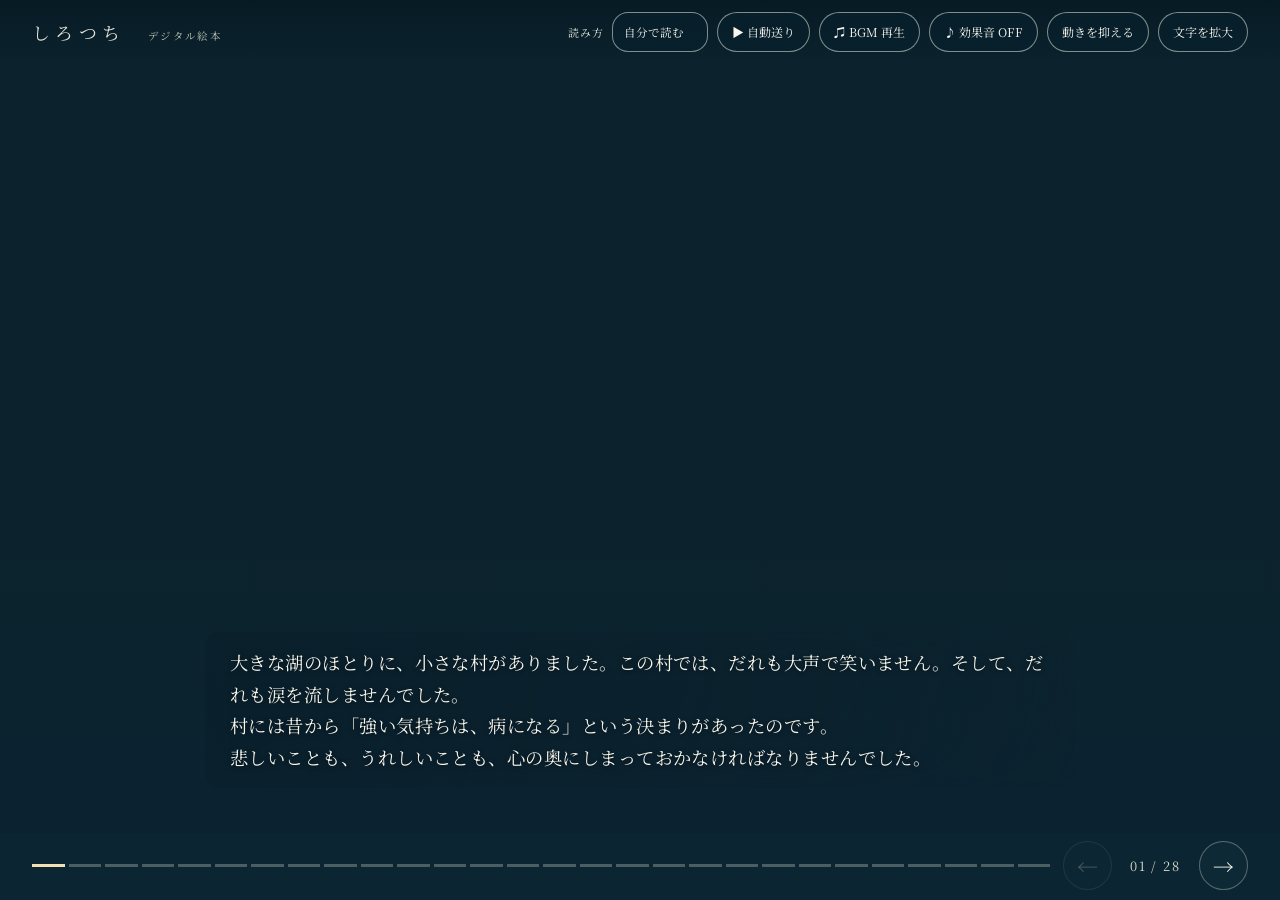
==== game.html @ 961ea483 "Add files via upload" ====
<!doctype html>
<html lang="ja">
<head>
<meta charset="utf-8"><meta name="viewport" content="width=device-width,initial-scale=1,viewport-fit=cover">
<meta name="theme-color" content="#102c37"><title>しろつち — 息づく絵本</title>
<meta name="description" content="『しろつち』全28ページ。湖の村とリオ、しろつち、モーラの物語を体験するデジタル絵本。">
<style>
@import url('https://fonts.googleapis.com/css2?family=Noto+Serif+JP:wght@400;500;600&family=Shippori+Mincho:wght@400;600&display=swap');
:root{color-scheme:dark;--ink:#ecede7;--muted:#b7c8c7;--gold:#d7c7a0}*{box-sizing:border-box}html,body{margin:0;min-height:100%;background:#0c242e;color:var(--ink);font-family:'Noto Serif JP',serif}button{font:inherit}button:focus-visible{outline:2px solid #f1e0ad;outline-offset:4px}body{overflow-x:hidden}.app{min-height:100dvh;position:relative;isolation:isolate;display:flex;flex-direction:column;overflow:hidden;background:radial-gradient(ellipse at 50% 50%,#345964 0%,#172f3d 55%,#0b202b 100%);transition:background 1.2s}.app[data-page="0"]{background:radial-gradient(ellipse at 50% 50%,#426b73 0%,#223d4a 48%,#0d2530 100%)}.app[data-page="2"]{background:radial-gradient(ellipse at 50% 40%,#526a6d 0%,#1e3a45 62%,#0b232f 100%)}.app[data-page="3"]{background:radial-gradient(ellipse at 55% 40%,#6b7874 0%,#244550 55%,#0e2531 100%)}.sky{position:absolute;inset:0 0 31%;background:radial-gradient(ellipse at 52% 78%,#b9c5b262,transparent 45%),linear-gradient(#142f3a66,#77919422);pointer-events:none}.moon{position:absolute;top:12%;left:52%;width:10rem;aspect-ratio:1;border-radius:50%;background:#d2d4bd;filter:blur(38px);opacity:.22;transform:translateX(-50%)}.hills{position:absolute;left:-5%;right:-5%;bottom:34%;height:28%;background:#233f45;clip-path:polygon(0 78%,10% 59%,23% 69%,36% 35%,48% 66%,58% 45%,71% 67%,84% 39%,100% 70%,100% 100%,0 100%);opacity:.72}.hills.back{bottom:38%;background:#58716b;opacity:.32;transform:scaleX(-1)}.lake{position:absolute;inset:61% 0 0;background:linear-gradient(#779b9685 0%,#345c69 7%,#173847 55%,#0c2534 100%);overflow:hidden;cursor:pointer;touch-action:manipulation}.lake:before{content:'';position:absolute;inset:0;background:repeating-linear-gradient(177deg,transparent 0 27px,#dde0c31b 28px 29px,transparent 30px 49px);animation:water 10s ease-in-out infinite alternate}.lake:after{content:'';position:absolute;top:0;left:0;right:0;height:2px;background:#d1d8bc99;box-shadow:0 0 45px 15px #c5ceb43c}.ripple{position:absolute;width:25px;height:25px;border:1px solid #e5f3dfad;border-radius:50%;transform:translate(-50%,-50%) scale(.1);animation:ripple 1.9s ease-out forwards;pointer-events:none}.mist{position:absolute;left:-20%;width:140%;height:15%;border-radius:50%;filter:blur(22px);background:#c2d7c34d;opacity:.5;animation:mist 15s ease-in-out infinite alternate;pointer-events:none}.mist.m1{bottom:35%}.mist.m2{bottom:48%;animation-duration:21s;animation-delay:-7s;opacity:.24}.stars{position:absolute;inset:0;opacity:.4;background-image:radial-gradient(#faf7d9 1px,transparent 1.5px);background-size:73px 93px;mask-image:linear-gradient(#000,transparent 65%)}.shore{position:absolute;bottom:24%;left:0;width:44%;height:12%;background:#0b2933;clip-path:polygon(0 30%,27% 45%,55% 63%,100% 100%,0 100%);pointer-events:none}.pier{position:absolute;bottom:15%;right:0;width:47%;height:10%;background:#162c31;clip-path:polygon(0 40%,100% 12%,100% 61%,13% 100%);opacity:0;transition:opacity .8s}.app[data-page="2"] .pier,.app[data-page="3"] .pier{opacity:1}
.character{position:absolute;bottom:23%;left:17%;width:160px;height:290px;transform-origin:50% 96%;animation:breath 4.7s ease-in-out infinite;filter:drop-shadow(0 12px 15px #0717208c);opacity:0;transition:opacity .9s,transform .9s;pointer-events:none}.app[data-page="1"] .character,.app[data-page="2"] .character,.app[data-page="3"] .character{opacity:1}.app[data-page="3"] .character{transform:translateX(23px) scale(.92)}.hair{position:absolute;width:92px;height:100px;top:15px;left:34px;border-radius:43% 48% 35% 42%;background:#1a292b;transform:rotate(-5deg)}.face{position:absolute;left:44px;top:34px;width:78px;height:92px;border-radius:42% 43% 49% 50%;background:#c5a88b;transform:rotate(-5deg)}.fringe{position:absolute;left:37px;top:13px;width:91px;height:57px;border-radius:60% 30% 40% 15%;background:#202f30;clip-path:polygon(0 0,100% 0,100% 70%,76% 47%,48% 68%,23% 51%,5% 88%)}.eyes{position:absolute;top:87px;left:57px;display:flex;gap:25px;transform:rotate(-5deg)}.eye{width:8px;height:7px;border-radius:50%;background:#283535;animation:blink 6.8s infinite;transform-origin:center}.eye:last-child{animation-delay:.08s}.body-shape{position:absolute;top:127px;left:28px;width:108px;height:134px;background:#607b79;border-radius:45% 42% 12% 17%;clip-path:polygon(25% 0,75% 0,100% 99%,0 99%)}.scarf{position:absolute;top:123px;left:43px;width:82px;height:27px;background:#c3bd9e;border-radius:40% 45% 70% 30%;transform:rotate(4deg)}.arm{position:absolute;top:153px;left:9px;width:38px;height:93px;background:#57716f;border-radius:30px;transform:rotate(12deg)}.leg{position:absolute;bottom:0;left:45px;width:29px;height:48px;background:#293f43;border-radius:0 0 13px 8px;box-shadow:38px 0 #293f43}.character .shadow{position:absolute;bottom:-13px;left:16px;width:135px;height:20px;border-radius:50%;background:#081b2199;filter:blur(7px)}.pulse{position:absolute;top:49%;left:48%;width:9px;height:9px;background:#f4cf9a;border-radius:50%;box-shadow:0 0 18px #edcfa7;opacity:0;animation:pulse 4.7s infinite}.app[data-page="3"] .pulse{opacity:.8}
.topbar{position:relative;z-index:5;display:flex;justify-content:space-between;align-items:center;padding:22px clamp(18px,4vw,64px);gap:16px}.brand{font-size:1.12rem;letter-spacing:.3em;color:#e7e6d9;text-decoration:none}.tag{font-size:.65rem;color:#c3c9bd;letter-spacing:.23em;margin-left:12px}.tools{display:flex;gap:9px}.tool{border:1px solid #d3e1d044;color:#e4e9e3;background:#112f3e66;border-radius:100px;padding:10px 14px;font-size:.75rem;cursor:pointer}.tool[aria-pressed="true"]{border-color:#decfa2;background:#decfa227;color:#f6e8c4}.stage{position:relative;z-index:4;flex:1;display:flex;align-items:center;justify-content:center;padding:8px 22px 80px;min-height:620px;pointer-events:none}.book{width:min(960px,100%);display:grid;grid-template-columns:1fr 1fr;gap:6vw;align-items:center;pointer-events:none}.page-index{font-size:.7rem;letter-spacing:.3em;color:#c9d1c5;text-transform:uppercase;margin-bottom:24px}.copy{max-width:450px;margin-left:auto;text-shadow:0 2px 10px #102b32a6;pointer-events:auto;min-height:340px;display:flex;flex-direction:column;justify-content:center}.copy h1{font-family:'Shippori Mincho',serif;font-weight:400;font-size:clamp(3.4rem,6vw,6rem);letter-spacing:.28em;margin:0 0 20px}.copy h2{font-family:'Shippori Mincho',serif;font-size:clamp(1.6rem,2.6vw,2.35rem);font-weight:400;letter-spacing:.13em;line-height:1.7;margin:0 0 24px}.copy p{font-size:clamp(.92rem,1.2vw,1.04rem);line-height:2.4;letter-spacing:.055em;margin:0 0 17px;opacity:0;transform:translateY(9px);animation:reveal .9s forwards}.copy p:nth-of-type(2){animation-delay:.6s}.copy p:nth-of-type(3){animation-delay:1.2s}.copy p:nth-of-type(4){animation-delay:1.8s}.copy p:nth-of-type(5){animation-delay:2.4s}.copy .intro{font-size:.9rem;color:#e0d1b2;letter-spacing:.2em}.hint{font-size:.75rem;color:#dfdfc7;letter-spacing:.1em;line-height:1.8;min-height:35px}.hint b{color:#fff3c8;font-weight:400}.page-art{height:390px;position:relative}.touch-bubble{position:absolute;bottom:7%;left:14%;font-size:.73rem;color:#e3e5d2;background:#152f3c88;border:1px solid #c2d2c344;border-radius:100px;padding:10px 17px;white-space:nowrap;pointer-events:auto;cursor:pointer;animation:bob 3s ease-in-out infinite}.app[data-page="0"] .touch-bubble,.app[data-page="1"] .touch-bubble{display:none}.footer{position:relative;z-index:8;padding:0 clamp(16px,4vw,64px) 24px;display:flex;align-items:center;justify-content:space-between;gap:18px}.nav{display:flex;align-items:center;gap:18px}.nav button{cursor:pointer;border:1px solid #dde6d25a;border-radius:50%;width:49px;height:49px;background:#102c39a6;color:#f7f7e9;font-size:1.3rem;transition:transform .2s,background .2s}.nav button:hover:not(:disabled){transform:translateY(-3px);background:#3b5960}.nav button:disabled{opacity:.26;cursor:default}.progress{display:flex;gap:9px}.dot{width:26px;height:2px;background:#e4e7d14b;border:0;padding:0;cursor:pointer}.dot.active{background:#f1e0b6;height:3px}.footer-note{font-size:.72rem;color:#bbc7bf;letter-spacing:.14em}.turn-layer{position:absolute;z-index:20;inset:0;background:linear-gradient(90deg,#0e2732,#6e8986 50%,#153340);transform-origin:right;animation:turn .72s cubic-bezier(.3,.7,.2,1) forwards;pointer-events:none}.turn-layer:after{content:'';position:absolute;right:0;top:0;bottom:0;width:16%;background:linear-gradient(90deg,transparent,#f5f0d738)}.no-motion *{animation-duration:.01ms!important;transition-duration:.01ms!important}@keyframes water{to{transform:translateX(30px) translateY(7px)}}@keyframes mist{to{transform:translateX(9%) translateY(-12px)}}@keyframes ripple{to{transform:translate(-50%,-50%) scale(14);opacity:0}}@keyframes breath{0%,100%{scale:1 1}50%{scale:1.018 1.025}}@keyframes blink{0%,40%,43%,88%,91%,100%{transform:scaleY(1)}41%,89%{transform:scaleY(.07)}}@keyframes pulse{0%,100%{scale:.7;opacity:.3}50%{scale:1.3;opacity:.9}}@keyframes bob{50%{transform:translateY(-5px)}}@keyframes reveal{to{opacity:1;transform:translateY(0)}}@keyframes turn{0%{transform:perspective(1300px) rotateY(0);opacity:.9}100%{transform:perspective(1300px) rotateY(-90deg);opacity:0}}@media(max-width:760px){.topbar{padding:18px}.brand{font-size:.95rem}.tag{display:none}.stage{align-items:flex-end;min-height:680px;padding:0 20px 80px}.book{display:block}.page-art{height:270px}.copy{margin:0;max-width:none;min-height:300px;background:linear-gradient(90deg,#102c39bb,#102c3990);padding:18px 20px;border-radius:14px}.copy h1{font-size:3.4rem}.copy h2{font-size:1.5rem;margin-bottom:13px}.copy p{font-size:.89rem;line-height:2.05;margin-bottom:11px}.character{left:14%;bottom:45%;transform:scale(.78);transform-origin:bottom left}.app[data-page="3"] .character{transform:translateX(12px) scale(.76)}.touch-bubble{left:55%;bottom:35%}.lake{top:59%}.footer{padding:0 18px 17px}.footer-note{display:none}.page-index{margin-bottom:12px}}@media(max-width:390px){.stage{min-height:710px}.copy{padding:15px}.copy p{font-size:.82rem}}@media(prefers-reduced-motion:reduce){*,*:before,*:after{animation-duration:.01ms!important;transition-duration:.01ms!important}}
/* 第2稿：映画的な全画面構成 */
.app{background:linear-gradient(180deg,#102b3a 0%,#4e6a73 45%,#173948 78%,#092331 100%)}.app[data-page="1"]{background:linear-gradient(180deg,#152f3b,#546c6c 47%,#143542 85%)}.app[data-page="2"]{background:linear-gradient(180deg,#1c3544,#6b827d 47%,#193a46 84%)}.app[data-page="3"]{background:linear-gradient(180deg,#203a44,#728681 48%,#1b3d47 83%)}.sky{inset:0 0 30%;opacity:.9}.moon{width:15rem;top:7%;left:66%;opacity:.17}.hills{bottom:39%;height:30%;background:#263d43}.hills.back{bottom:44%;background:#8c9990}.lake{inset:62% 0 0;cursor:crosshair}.shore{width:100%;bottom:24%;height:15%;background:#182f35;clip-path:polygon(0 35%,15% 50%,27% 45%,38% 70%,45% 85%,53% 100%,0 100%)}.mist.m1{bottom:34%}.mist.m2{bottom:51%}.pier{display:none}
.village{position:absolute;z-index:1;inset:0;pointer-events:none;opacity:.85;transition:opacity 1s}.app[data-page="2"] .village,.app[data-page="3"] .village{opacity:.46}.cottage{position:absolute;bottom:37%;width:clamp(55px,7vw,112px);height:clamp(55px,6vw,91px);background:#26383b;box-shadow:inset 0 0 14px #162b30;clip-path:polygon(0 42%,50% 3%,100% 42%,91% 42%,91% 100%,9% 100%,9% 42%)}.cottage:after{content:'';position:absolute;width:12%;height:20%;left:60%;top:59%;background:#c9b78d9c;box-shadow:0 0 18px #edcd9b85}.cottage.c1{left:7%;bottom:40%;scale:.84}.cottage.c2{left:20%;bottom:38%;scale:1.15}.cottage.c3{left:37%;bottom:40%;scale:.64}.cottage.c4{right:7%;bottom:41%;scale:.83}
.character{display:none}.rio-figure{position:absolute;z-index:3;bottom:12%;right:10%;height:min(72vh,720px);aspect-ratio:2/3;opacity:0;transform:translateY(35px);transition:opacity 1s,transform 1s;pointer-events:none;filter:drop-shadow(0 14px 16px #071c2290);animation:rio-breath 5.2s ease-in-out infinite;transform-origin:50% 96%}.rio-figure img{display:block;width:100%;height:100%;object-fit:contain}.app[data-page="2"] .rio-figure,.app[data-page="3"] .rio-figure{opacity:1;transform:translateY(0)}.rio-blink{position:absolute;top:18.9%;height:1.4%;width:3.7%;border-radius:40% 40% 70% 70%;background:#e7b897;transform:scaleY(0);transform-origin:center;animation:rio-blink 6.1s infinite}.rio-blink.left{left:44.6%}.rio-blink.right{left:55.1%;animation-delay:.07s}
.stage{padding:0;align-items:stretch;justify-content:stretch;min-height:620px}.book{width:100%;display:block;pointer-events:none}.page-art{display:none}.copy{position:absolute;z-index:5;bottom:10%;left:clamp(22px,7vw,112px);right:auto;width:min(660px,65vw);min-height:auto;max-width:none;display:block;margin:0;padding:26px 30px 22px;background:linear-gradient(110deg,#09222fe6,#102f3dc9 78%,#12374670);border:1px solid #dae4d72e;border-radius:16px;box-shadow:0 18px 65px #071f2b50;text-shadow:0 2px 12px #071f2b80;backdrop-filter:blur(8px)}.copy h2{font-size:clamp(1.65rem,2.5vw,2.15rem);margin:0 0 12px}.copy h1{font-size:clamp(1.65rem,2.5vw,2.15rem);letter-spacing:.14em;margin:0 0 12px}.copy p{font-size:clamp(.87rem,1.1vw,1.02rem);line-height:2.05;margin:0 0 11px;letter-spacing:.028em}.page-index{margin-bottom:9px;color:#d6d9cc}.copy .hint{margin-top:8px;color:#c7d4d0;font-size:.73rem}.copy:before{content:'';position:absolute;top:-3px;left:30px;width:72px;height:2px;background:#d4c8a5}
.topbar{z-index:9}.footer{z-index:9}.footer-note{letter-spacing:.03em}.app[data-page="0"] .rio-figure,.app[data-page="1"] .rio-figure{opacity:0}.app[data-page="3"] .rio-figure{right:7%;height:min(80vh,760px)}.app[data-page="2"] .rio-figure{right:8%}
.touch-bubble{display:none!important}@keyframes rio-breath{0%,100%{scale:1 1}50%{scale:1.008 1.018}}@keyframes rio-blink{0%,39%,42%,84%,87%,100%{transform:scaleY(0)}40%,85%{transform:scaleY(1)}}@media(max-width:760px){.stage{min-height:calc(100dvh - 110px)}.rio-figure{height:min(57vh,530px);bottom:24%;right:-5%}.app[data-page="3"] .rio-figure{height:min(59vh,550px);right:-8%}.copy{left:14px;right:14px;bottom:4%;width:auto;padding:19px 19px 15px;max-height:49vh;overflow-y:auto}.copy h1,.copy h2{font-size:1.44rem;margin-bottom:9px}.copy p{font-size:.84rem;line-height:1.85;margin-bottom:8px}.copy .hint{font-size:.67rem}.footer{padding:0 16px 14px}.lake{top:61%}.village .cottage.c4{display:none}.footer-note{display:none}}@media(max-width:390px){.copy{max-height:53vh}.copy p{font-size:.8rem;line-height:1.75}.rio-figure{bottom:29%}}
</style>
<link rel="stylesheet" href="story.css?v=97">
<link rel="preload" href="assets/shirotsuchi_01_mizuumino_mura.ogg" as="audio" type="audio/ogg">
<link rel="stylesheet" href="interactions.css?v=34">
</head>
<body>
<main class="app" id="app" data-page="0">
 <div class="sky"></div><div class="moon"></div><div class="stars"></div><div class="hills back"></div><div class="hills"></div><div class="tree-line"></div><div class="village" aria-hidden="true"><span class="cottage c1"></span><span class="cottage c2"></span><span class="cottage c3"></span><span class="cottage c4"></span></div><div class="lake" id="lake" role="button" tabindex="0" aria-label="湖に触れて波紋を起こす"></div><div class="mist m1"></div><div class="mist m2"></div><div class="shore"></div><div class="flower-field"></div><div class="ground-line" aria-hidden="true"></div><div class="pier"></div>
 <div class="character" aria-label="ゆっくり呼吸し瞬きをするリオ" role="img"><div class="shadow"></div><div class="leg"></div><div class="body-shape"></div><div class="arm"></div><div class="hair"></div><div class="face"></div><div class="eyes"><span class="eye"></span><span class="eye"></span></div><div class="fringe"></div><div class="scarf"></div><div class="pulse"></div></div>
 <div class="rio-figure" role="img" aria-label="リオの正式な立ち絵。小さく呼吸し、ときどき瞬きをする"><img src="assets/rio.webp" alt=""><img class="rio-cheek-tear" src="assets/rio_cheek_tear.webp" alt="" aria-hidden="true"><span class="rio-blink left"></span><span class="rio-blink right"></span></div>
 <div class="shiro-figure" id="shiro" role="img" tabindex="-1" aria-label="しろつちの立ち絵"><img src="assets/shiro.webp" alt="しろつち"><span class="shiro-crack-light" aria-hidden="true"></span><span class="tear-contact-light" aria-hidden="true"></span><span class="blink-lid shiro-lid" data-eye="0"></span><span class="blink-lid shiro-lid" data-eye="1"></span></div>
 <div class="mora-figure" id="mora" role="img" aria-label="モーラの立ち絵"><img src="assets/mora.webp" alt="モーラ"><span class="blink-lid mora-lid" data-eye="0"></span><span class="blink-lid mora-lid" data-eye="1"></span></div>
 <div class="combined-figure" id="rio-hug" role="img" aria-label="リオがしろつちを大切に抱きしめる"><img src="assets/rio_hug.webp" alt="リオとしろつちの抱擁"></div>
 <div class="memory-hand" id="grandmother-hand" aria-hidden="true"><img src="assets/grandmother_hand_p22.webp" alt=""></div>
 <div class="grandmother-memory" aria-hidden="true"><img src="assets/grandmother_memory.webp" alt=""></div>
 <div class="lumia-garden" aria-hidden="true"><div class="lumia-flower flower-a"><img src="assets/lumia_sprout.webp" alt=""></div><div class="lumia-flower flower-b"><img src="assets/lumia_bud.webp" alt=""></div></div>
 <div class="lumia-petals" aria-hidden="true"><img class="petal-a" src="assets/lumia_petal.webp" alt=""><img class="petal-b" src="assets/lumia_petal.webp" alt=""></div>
 <div class="lumia-atmosphere" aria-hidden="true"><div class="lumia-atmosphere-blooms"></div><div class="lumia-atmosphere-petals"></div></div>
 <div class="scene-foreground" aria-hidden="true"><img class="foreground-forest" src="assets/forest_foreground.webp" alt=""><img class="foreground-village" src="assets/lumia_village_foreground.webp" alt=""><img class="foreground-waterside" src="assets/lumia_waterside_foreground.webp" alt=""></div>
 <div class="falling-tear" id="falling-tear" aria-hidden="true"><img src="assets/falling_tear.webp" alt=""></div>
 <div id="hotspot-layer" aria-label="触れられる物語の場面"></div><div id="scene-particles" aria-hidden="true"></div>
 <header class="topbar"><a class="brand" href="#" id="home">しろつち <span class="tag">デジタル絵本</span></a><div class="tools"><label class="mode-label" for="reading-mode">読み方</label><select id="reading-mode" aria-label="読書モード"><option value="manual">自分で読む</option><option value="listen">読み聞かせ</option><option value="movie">映画モード</option></select><button class="tool" id="auto" aria-pressed="false" aria-label="自動送りを開始">▶ 自動送り</button><button class="tool" id="bgm" aria-pressed="true" aria-label="BGMを停止">♫ BGM ON</button><button class="tool" id="sound" aria-pressed="false">♪ 効果音 OFF</button><button class="tool" id="motion" aria-pressed="false">動きを抑える</button><button class="tool" id="large-print" aria-haspopup="dialog" aria-label="本文を大きな文字で読む">文字を拡大</button></div></header>
 <div class="narration-alert" id="narration-alert" role="status" aria-live="polite" hidden><span id="narration-alert-text"></span><button id="narration-retry" type="button">読み上げを再試行</button><button id="narration-manual" type="button">自分で読む</button></div>
 <section class="stage" aria-live="polite"><div class="book"><div class="page-art"><button class="touch-bubble" id="waterTouch">水面にふれてみる ↗</button></div><article class="copy" id="copy"></article></div></section>
 <footer class="footer"><div class="progress" id="progress" aria-label="ページの移動"></div><div class="nav"><button id="prev" aria-label="前のページ">←</button><span id="number" style="font-size:.8rem;color:#d9dfcf;letter-spacing:.15em">01 / 28</span><button id="next" aria-label="次のページ">→</button></div><div class="footer-note">全28ページ</div></footer>
</main>
<script src="story28.js?v=93"></script>
<script>
const pages=STORY_PAGES;
const app=document.getElementById('app'),copy=document.getElementById('copy'),lake=document.getElementById('lake');let page=0,beat=0,sound=false,audioCtx=null,turning=false;const reduced=window.matchMedia('(prefers-reduced-motion: reduce)').matches;
function escapeHtml(s){return s.replace(/&/g,'&amp;').replace(/</g,'&lt;').replace(/>/g,'&gt;').replace(/\n/g,'<br>')}
function formatText(s){const parts=s.match(/「[^」]*」|[^「」]+/g)||[];return parts.map((raw,i)=>{let t=raw;
 if(i>0&&parts[i-1].startsWith('「'))t=t.replace(/^\n/,'');
 if(i+1<parts.length&&parts[i+1].startsWith('「'))t=t.replace(/\n$/,'');
 if(t==='「強い気持ちは、病になる」'||t==='「だいじょうぶだよ」')return `<span class="narration">${escapeHtml(t)}</span>`;
 if(t.startsWith('「'))return `<span class="dialogue">${escapeHtml(t)}</span>`;
 return (t.match(/[^。！？]+[。！？]?/g)||[t]).map(part=>`<span class="narration">${escapeHtml(part)}</span>`).join('');
}).join('')}
// 原稿の28ページと画面を一対一にする。本文は省略せず、枠内スクロールさせない。
function beatsOf(s){return [s]}
function fitCopyText(){
 const text=copy.querySelector('.story-text');if(!text)return;
 text.style.removeProperty('font-size');
 copy.classList.remove('copy-needs-scroll');
 let size=parseFloat(getComputedStyle(text).fontSize);
 // 背景のぼかし疑似要素は scrollHeight に含まれるため、本文の高さだけで判定する。
 const style=getComputedStyle(copy);
 const padding=parseFloat(style.paddingTop)+parseFloat(style.paddingBottom);
 const minimum=15;
 for(let n=0;n<22&&text.scrollHeight+padding>copy.clientHeight+2&&size>minimum;n++){
  size=Math.max(minimum,size-.5);text.style.setProperty('font-size',`${size}px`,'important');
 }
 // Never hide the end of a paragraph at high browser zoom. Keep a readable
 // type size and let the narration region scroll if its available height shrinks.
 if(text.scrollHeight+padding>copy.clientHeight+2)copy.classList.add('copy-needs-scroll');
}
// ページ単位ではなく、物語の章単位で文章位置を固定する。
function textLayoutForPage(index){
 if(index===0)return 'landscape';            // P1のみ導入の広い読み枠
 if(index<=10)return 'high-right';           // P2〜11 P5と同じ位置・横幅
 if(index<=14)return 'mora-center';          // P12〜15 モーラとの対話
 if(index<=24)return 'finale-center';        // P16〜25 P20と同じ右側位置
 return 'ending-low';                        // P26〜28 結末はやや下に
}
function render(){app.dataset.page=page;let p=pages[page],beats=beatsOf(p.text);app.dataset.scene=p.scene;app.dataset.textLayout=textLayoutForPage(page);copy.innerHTML=`<div class="story-text">${formatText(beats[beat])}</div>`;copy.scrollTop=0;const rio=document.querySelector('.rio-figure'),shiro=document.getElementById('shiro'),mora=document.getElementById('mora');rio.classList.toggle('is-visible',p.cast.includes('rio'));rio.classList.toggle('is-hidden',!p.cast.includes('rio'));shiro.classList.toggle('is-visible',p.cast.includes('shiro'));mora.classList.toggle('is-visible',p.cast.includes('mora'));document.getElementById('number').textContent=String(page+1).padStart(2,'0')+' / '+String(pages.length).padStart(2,'0');document.getElementById('prev').disabled=page===0&&beat===0;document.getElementById('next').disabled=page===pages.length-1&&beat===beats.length-1;document.getElementById('progress').innerHTML=pages.map((_,i)=>`<button class="dot ${i===page?'active':''}" data-goto="${i}" aria-label="${i+1}ページへ" ${i===page?'aria-current="page"':''}></button>`).join('');document.querySelectorAll('[data-goto]').forEach(b=>b.onclick=()=>go(+b.dataset.goto));if(window.parent!==window)window.parent.postMessage({type:'shiro-reading-page',page:page+1,total:pages.length,text:p.text},location.origin);}
document.getElementById('large-print').addEventListener('click',()=>{if(window.parent!==window)window.parent.postMessage({type:'shiro-open-reader'},location.origin);else document.getElementById('copy').focus()});
const baseRender=render;
const poseByPage={5:'meet',6:'meet',7:'warm',8:'care',9:'care',10:'care',11:'confront',12:'confront',13:'confront',15:'listen',16:'listen',17:'listen',18:'listen',26:'reconcile',27:'reconcile'};
const rioMirrorPages=new Set([6,8,11,13,16,18,26]);
// P24 faces forward: flipping the figure across scaleX=0 during its glow
// made the body collapse into a vertical line for a transition frame.
const shiroMirrorPages=new Set([5,7,9,15,17]);
const moraMirrorPages=new Set([12,16,18,27]);
const actionByPage={2:'wonder',5:'discover',6:'discover',7:'hop',9:'spark',10:'fragile',11:'loom',12:'loom',17:'listen',23:'radiance',24:'farewell',27:'breeze'};
const suppliedBackgroundByPage={0:'village',1:'room-day',2:'lakeside-morning',3:'village-well',4:'room-night',5:'moon-lake',6:'moon-lake',7:'moon-lake',8:'barn',9:'barn-amber',10:'barn-amber',11:'forest',12:'forest',13:'forest',14:'plaza',15:'rocky-lake',16:'rocky-lake',17:'rocky-lake',18:'rocky-lake',19:'village-quiet',20:'lumia-village',21:'lumia-village',22:'lumia-village',23:'lumia-village',24:'lumia-village',25:'lumia-village',26:'flower-lake',27:'flower-lake'};
// ページをめくった瞬間に旧背景が見えないよう、使用する背景を先読みする。
for(const name of new Set(Object.values(suppliedBackgroundByPage))){const preload=new Image();preload.src=`assets/scene-${name}.webp`}
let autoAdvance=false,autoTimer=null,pendingNavigation=null,transitionTarget=page;
function updateAutoButton(){const button=document.getElementById('auto');button.setAttribute('aria-pressed',String(autoAdvance));button.setAttribute('aria-label',autoAdvance?'自動送りを停止':'自動送りを開始');button.textContent=autoAdvance?'Ⅱ 自動送り停止':'▶ 自動送り'}
function scheduleAutoAdvance(){
 clearTimeout(autoTimer);autoTimer=null;
 if(!autoAdvance||document.hidden)return;
 if(page===pages.length-1){autoAdvance=false;updateAutoButton();return}
 // 文章量に合わせて約10〜26秒。読書中の余韻も少し残す。
 const duration=Math.max(10000,Math.min(26000,pages[page].text.length*170+3000));
 autoTimer=setTimeout(()=>{autoTimer=null;if(autoAdvance&&!turning)go(page+1);else scheduleAutoAdvance()},duration);
}
let lastPuppetPage=-1;
render=function(){
 baseRender();
 if(suppliedBackgroundByPage[page])app.dataset.sceneArt=suppliedBackgroundByPage[page];
 else delete app.dataset.sceneArt;
 app.dataset.pose=poseByPage[page]||'front';
 app.dataset.rioMirror=rioMirrorPages.has(page)?'yes':'no';
 app.dataset.shiroMirror=shiroMirrorPages.has(page)?'yes':'no';
 app.dataset.moraMirror=moraMirrorPages.has(page)?'yes':'no';
 app.dataset.action=actionByPage[page]||'calm';
 positionBlinkLids();
 if(lastPuppetPage!==page){playPuppetScene();lastPuppetPage=page;}
 scheduleAutoAdvance();
 requestAnimationFrame(fitCopyText);
};
// object-fit:contain の余白を考慮し、元画像の瞳の座標へまぶたを合わせる。
const blinkTargets=[
 {id:'shiro',ratio:1024/1536,eyes:[[.416,.105,.040,.038],[.584,.085,.040,.037]]},
 {id:'mora',ratio:1312/1199,eyes:[[.607,.255,.020,.017],[.666,.260,.020,.017]]}
];
function positionBlinkLids(){
 for(const item of blinkTargets){
  const root=document.getElementById(item.id),w=root.offsetWidth,h=root.offsetHeight;
  if(!w||!h)continue;
  const contentW=Math.min(w,h*item.ratio),contentH=contentW/item.ratio;
  const x0=(w-contentW)/2,y0=(h-contentH)/2;
  const variant=item.id==='shiro'?app.dataset.shiroVariant:'default';
  // The face in each supplied pose has its own painted eye coordinates.
  // The leaning portrait is not compatible with the front-facing eyelids.
  const eyes=item.id==='shiro'&&variant==='lean'?[[.481,.104,.052,.038],[.668,.105,.039,.040]]:item.eyes;
  root.querySelectorAll('.blink-lid').forEach((lid,i)=>{
   const [x,y,ew,eh]=eyes[i];
   lid.style.left=`${x0+(x-ew/2)*contentW}px`;
   lid.style.top=`${y0+(y-eh/2)*contentH}px`;
   lid.style.width=`${ew*contentW}px`;
   lid.style.height=`${eh*contentH}px`;
  });
 }
}
let layoutResizeFrame=0;
window.addEventListener('resize',()=>{
 cancelAnimationFrame(layoutResizeFrame);
 layoutResizeFrame=requestAnimationFrame(()=>{positionBlinkLids();fitCopyText()});
});
// ペープサートの演じ方：動く役を一体に絞り、登場・発話・反応を一度だけ演じる。
// ページ番号はゼロ始まり。連続した呼吸と区別し、次のページでは動作を中断する。
const puppetCues={
 1:[['rio','enter-right']],2:[['rio','ponder']],3:[['rio','recoil']],4:[['rio','listen']],
 5:[['rio','walk-in'],['shiro','rise']],6:[['shiro','startle'],['rio','lean']],
 7:[['rio','lean'],['shiro','jump']],8:[['rio','walk-in'],['shiro','settle']],
 9:[['shiro','rise']],10:[['rio','lean'],['shiro','droop']],
 11:[['mora','enter-right'],['rio','recoil']],12:[['mora','approach']],
 13:[['mora','speak'],['rio','answer']],14:[['rio','protect']],
 15:[['mora','lead'],['rio','follow']],16:[['mora','speak']],
 17:[['mora','speak'],['shiro','listen']],18:[['mora','bow'],['shiro','lean']],
 19:[['rio','look-up']],20:[['rio','recoil']],21:[['rio','remember']],
 22:[['rio','weep']],23:[['shiro','rise']],24:[['shiro','farewell'],['rio','protect']],
 25:[['rio','weep']],26:[['mora','bow'],['rio','approach']],27:[['rio','walk-away']]
};
const puppetMoves={
 'enter-right':[['28vw','-3deg'],['9vw','2deg'],['0','0deg']],
 'enter-left':[['-28vw','3deg'],['-9vw','-2deg'],['0','0deg']],
 'walk-in':[['-18vw','-4deg'],['-9vw','4deg'],['-3vw','-3deg'],['0','0deg']],
 'walk-away':[['0','0deg'],['7vw','-4deg'],['18vw','3deg']],
 'follow':[['-10vw','-3deg'],['-6vw','3deg'],['-2vw','-3deg'],['0','0deg']],
 'lead':[['15vw','0deg'],['7vw','-3deg'],['0','0deg']],
 'approach':[['13vw','0deg'],['4vw','-2deg'],['0','0deg']],
 'ponder':[['0','0deg'],['0','-5deg'],['0','0deg']],
 'listen':[['0','0deg'],['0','-8deg'],['0','-3deg']],
 'speak':[['0','0deg'],['-1vw','-4deg'],['0','1deg'],['0','0deg']],
 'answer':[['0','0deg'],['0','5deg'],['0','-2deg'],['0','0deg']],
 'lean':[['0','0deg'],['3vw','9deg'],['2vw','5deg'],['0','0deg']],
 'look-up':[['0','0deg'],['0','-8deg'],['0','-4deg']],
 'bow':[['0','0deg'],['0','10deg'],['0','7deg']],
 'remember':[['0','0deg'],['0','-9deg'],['0','-6deg']],
 'protect':[['0','0deg'],['-2vw','7deg'],['-1vw','4deg']],
 'recoil':[['0','0deg'],['-4vw','-8deg'],['-3vw','-5deg']],
 'rise':[['0 25px','-5deg'],['0 -19px','5deg'],['0 -9px','-3deg'],['0','0deg']],
 'startle':[['0','0deg'],['0 -24px','-9deg'],['0 0','5deg'],['0','0deg']],
 'jump':[['0','0deg'],['0 -46px','-8deg'],['0 0','7deg'],['0 -13px','-4deg'],['0','0deg']],
 'settle':[['0 -20px','-8deg'],['0 0','5deg'],['0','0deg']],
 'droop':[['0','0deg'],['0 10px','10deg'],['0 8px','7deg']],
 'farewell':[['0','0deg'],['0 -15px','-5deg'],['0 -43px','6deg'],['0 -54px','0deg']],
 'weep':[['0','0deg'],['0 8px','7deg'],['0 12px','8deg']]
};
const puppetTiming={'jump':1400,'startle':1000,'speak':1850,'farewell':2700,'walk-in':2300,'walk-away':2500,'follow':2100,'lead':2200,'enter-right':1900,'approach':2200};
let activePuppetAnimations=[];
function playPuppetScene(){
 activePuppetAnimations.forEach(a=>a.cancel());activePuppetAnimations=[];
 if(reduced||app.classList.contains('no-motion'))return;
 const casts={rio:document.querySelector('.rio-figure'),shiro:document.getElementById('shiro'),mora:document.getElementById('mora')};
 (puppetCues[page]||[]).forEach(([name,motion],i)=>{
  const figure=casts[name],poses=puppetMoves[motion];
  if(!figure||!poses||!figure.classList.contains('is-visible'))return;
  const frames=poses.map(([position,angle])=>({translate:position.includes(' ')?position:`${position} 0`,rotate:angle}));
  const animation=figure.animate(frames,{duration:puppetTiming[motion]||1550,delay:i*220,easing:'ease-in-out',fill:'none'});
  activePuppetAnimations.push(animation);
 });
}
function go(index,last=false){
 if(index<0||index>=pages.length)return;
 if(turning){pendingNavigation={index,last};return}
 if(index===page)return;
 turning=true;transitionTarget=index;app.dataset.transitioning='true';
 // Keep old text out of the outgoing portion of the page turn.
 app.dataset.visualPending='true';
 const finish=()=>{
  turning=false;app.dataset.transitioning='false';
  const queued=pendingNavigation;pendingNavigation=null;
  if(queued)go(queued.index,queued.last);
 };
 const commit=()=>{
  // Background, cast and text update together; no old-image interpolation.
  app.classList.add('page-changing');
  page=index;beat=last?beatsOf(pages[page].text).length-1:0;
  render();
  delete app.dataset.visualPending;
  requestAnimationFrame(()=>requestAnimationFrame(()=>app.classList.remove('page-changing')));
 };
 if(!reduced&&!app.classList.contains('no-motion')){
  const sheet=document.createElement('div');sheet.className='turn-layer';app.appendChild(sheet);
  setTimeout(commit,210);
  setTimeout(()=>{sheet.remove();finish()},750);
 }else{commit();finish()}
 if(sound)playPage();
}
function step(direction){
 if(turning){
  // At most one unhandled step. A direct page selection can replace it.
  if(!pendingNavigation)pendingNavigation={index:transitionTarget+(direction>0?1:-1),last:direction<0};
  return;
 }
 const count=beatsOf(pages[page].text).length;
 if(direction>0){if(beat<count-1){beat++;render()}else go(page+1)}
 else{if(beat>0){beat--;render()}else go(page-1,true)}
}
window.addEventListener('message',event=>{
 if(event.source!==window.parent||event.origin!==location.origin||event.data?.type!=='shiro-reader-nav')return;
 if(event.data.direction===1)step(1);
 if(event.data.direction===-1)step(-1);
});
function chirp(freq=250,duration=.22,type='sine',vol=.05,when=0){if(!sound)return;window.dispatchEvent(new Event('shirotsuchi:sfx'));try{audioCtx??=new (window.AudioContext||window.webkitAudioContext)();audioCtx.resume();let o=audioCtx.createOscillator(),g=audioCtx.createGain(),t=audioCtx.currentTime+when;o.type=type;o.frequency.setValueAtTime(freq,t);o.frequency.exponentialRampToValueAtTime(Math.max(50,freq*.55),t+duration);g.gain.setValueAtTime(.0001,t);g.gain.exponentialRampToValueAtTime(vol,t+.015);g.gain.exponentialRampToValueAtTime(.0001,t+duration);o.connect(g).connect(audioCtx.destination);o.start(t);o.stop(t+duration+.02)}catch(e){}}
function playWater(){chirp(310,.32,'sine',.036);chirp(570,.18,'sine',.013,.06);chirp(145,.55,'triangle',.012,.1)}function playPage(){chirp(130,.18,'triangle',.015)}
function water(x,y){const rect=lake.getBoundingClientRect(),r=document.createElement('span');r.className='ripple';r.style.left=(x-rect.left)+'px';r.style.top=(y-rect.top)+'px';lake.appendChild(r);setTimeout(()=>r.remove(),2000);playWater();}
lake.addEventListener('pointerdown',e=>water(e.clientX,e.clientY));lake.addEventListener('keydown',e=>{if(e.key==='Enter'||e.key===' '){e.preventDefault();const r=lake.getBoundingClientRect();water(r.left+r.width*.5,r.top+r.height*.3)}});document.getElementById('waterTouch').onclick=()=>{const r=lake.getBoundingClientRect();water(r.left+r.width*.52,r.top+r.height*.22)};
document.getElementById('prev').onclick=()=>step(-1);document.getElementById('next').onclick=()=>step(1);document.getElementById('home').onclick=e=>{e.preventDefault();if(page===0){beat=0;render()}else go(0)};document.addEventListener('keydown',e=>{if(e.target.closest('button'))return;if(e.key==='ArrowRight')step(1);if(e.key==='ArrowLeft')step(-1)});
document.getElementById('auto').onclick=()=>{autoAdvance=!autoAdvance;updateAutoButton();scheduleAutoAdvance()};
document.addEventListener('visibilitychange',scheduleAutoAdvance);
document.getElementById('sound').onclick=e=>{sound=!sound;e.currentTarget.setAttribute('aria-pressed',String(sound));e.currentTarget.textContent=sound?'♪ 効果音 ON':'♪ 効果音 OFF';if(sound)playWater()};document.getElementById('motion').onclick=e=>{const on=app.classList.toggle('no-motion');e.currentTarget.setAttribute('aria-pressed',String(on));e.currentTarget.textContent=on?'動きを戻す':'動きを抑える';if(on)activePuppetAnimations.forEach(a=>a.cancel());else playPuppetScene()};if(reduced)app.classList.add('no-motion');render();
document.getElementById('shiro').addEventListener('keydown',e=>{if((e.key==='Enter'||e.key===' ')&&e.currentTarget.classList.contains('is-touchable')){e.preventDefault();e.currentTarget.click()}});
</script>
<script src="interactions.js?v=96"></script>
<script src="variants.js?v=97"></script>
<script src="bgm.js?v=92"></script>
<script src="lumia-atmosphere.js?v=97"></script>
</body></html>
---- story.css ----
/* 『しろつち』20ページ版 — 映画のように景色を見せる読書画面 */
.app{transition:background 1.3s}
.app[data-scene="night"],.app[data-scene="discovery"],.app[data-scene="rocks"]{background:linear-gradient(180deg,#061523,#263e50 45%,#092432 100%)}
.app[data-scene="forest"]{background:linear-gradient(180deg,#0b1b1d,#2f4036 54%,#102728 100%)}
.app[data-scene="barn"]{background:linear-gradient(180deg,#283a37,#6c6450 62%,#292e2a 100%)}
.app[data-scene="sprout"],.app[data-scene="fracture"]{background:linear-gradient(180deg,#364b4a,#67817b 54%,#1b3e42 100%)}
.app[data-scene="flowers"],.app[data-scene="tears"],.app[data-scene="light"],.app[data-scene="release"],.app[data-scene="dawn"]{background:linear-gradient(180deg,#668a97,#c4b99a 57%,#486d6e 100%)}
.app[data-scene="dawn"]{background:linear-gradient(180deg,#89a7b2,#e9cba4 60%,#709d9c)}
.app[data-scene="light"]{background:radial-gradient(ellipse at 48% 48%,#eeddb3,#a7b3ad 35%,#476a76 80%)}
.app[data-scene="night"] .moon,.app[data-scene="discovery"] .moon,.app[data-scene="rocks"] .moon{opacity:.45;filter:blur(16px)}
.app[data-scene="forest"] .lake,.app[data-scene="barn"] .lake{opacity:.2}
.app[data-scene="forest"] .hills,.app[data-scene="barn"] .hills{background:#102b2a}
.app[data-scene="forest"] .village,.app[data-scene="rocks"] .village,.app[data-scene="discovery"] .village{opacity:.12}
.app[data-scene="flowers"] .village,.app[data-scene="release"] .village{opacity:.65}
.tree-line{position:absolute;z-index:2;inset:13% -3% 34%;background:repeating-linear-gradient(95deg,transparent 0 66px,#101f2088 67px 79px,transparent 80px 160px);clip-path:polygon(0 80%,4% 30%,8% 78%,16% 12%,21% 76%,29% 20%,36% 83%,44% 8%,51% 80%,58% 32%,65% 80%,73% 18%,79% 81%,88% 15%,95% 78%,100% 30%,100% 100%,0 100%);opacity:0;transition:opacity 1s;pointer-events:none}
.app[data-scene="forest"] .tree-line{opacity:.94}.app[data-scene="rocks"] .tree-line{opacity:.35}
.flower-field{position:absolute;z-index:2;left:-3%;right:-3%;bottom:20%;height:30%;opacity:0;transition:opacity 1.4s;pointer-events:none;background-image:radial-gradient(ellipse at 50% 45%,#fff9ed 0 3px,#e2e5d6 4px 6px,transparent 7px),radial-gradient(ellipse at 50% 45%,#fffbf0 0 3px,#e2e5d6 4px 7px,transparent 8px);background-position:0 0,28px 30px;background-size:67px 56px,91px 72px;mask-image:linear-gradient(transparent,#000 35%,#000)}
.app[data-scene="flowers"] .flower-field,.app[data-scene="tears"] .flower-field,.app[data-scene="light"] .flower-field,.app[data-scene="release"] .flower-field,.app[data-scene="dawn"] .flower-field{opacity:.85;animation:flower-wave 7s ease-in-out infinite alternate}
.rio-figure{right:8%;bottom:14%;height:min(66vh,640px)}
.shiro-figure,.mora-figure{position:absolute;z-index:4;pointer-events:none;opacity:0;transition:opacity 1s,transform 1s;filter:drop-shadow(0 12px 20px #09232c8a)}
.shiro-figure.is-visible,.mora-figure.is-visible{pointer-events:auto;cursor:pointer;opacity:1}
.shiro-figure{right:33%;bottom:20%;height:min(31vh,300px);aspect-ratio:2/3;animation:shiro-breath 3.6s ease-in-out infinite;transform-origin:center bottom}
.shiro-figure img,.mora-figure img{width:100%;height:100%;object-fit:contain}
.shiro-figure:after{content:'';position:absolute;inset:19% 24%;background:#fffbe7;border-radius:50%;filter:blur(24px);opacity:.25;animation:shiro-glow 3.3s ease-in-out infinite;mix-blend-mode:screen;pointer-events:none}
.mora-figure{right:0;bottom:17%;width:min(49vw,590px);height:min(69vh,630px);animation:mora-breath 6.6s ease-in-out infinite;transform-origin:center bottom}
.rio-figure.is-hidden{opacity:0!important}.rio-figure.is-visible{opacity:1!important}
.app:has(.mora-figure.is-visible) .rio-figure{right:50%;height:min(52vh,520px)}
.app:has(.shiro-figure.is-visible):not(:has(.mora-figure.is-visible)) .rio-figure{right:4%;height:min(56vh,540px)}
.app:has(.mora-figure.is-visible) .shiro-figure{right:28%;height:min(23vh,225px)}
.copy{bottom:10%;width:min(610px,51vw);max-height:70vh;overflow-y:auto;scrollbar-width:thin;padding:25px 31px}
.copy:before,.copy h1,.copy h2,.page-index,.copy .hint{display:none}
.story-text{display:block;letter-spacing:.035em;line-height:2.05;font-size:clamp(.91rem,1.1vw,1.08rem);color:#f8f6e9}
.story-text .narration{display:block;margin:0 0 .55em}
.story-text .dialogue{display:block;margin:.72em 0 .82em 1em;color:#fff5d6;font-weight:500}
.copy:after{content:'◀　ページをめくる　▶';display:block;text-align:center;font-family:system-ui,sans-serif;font-size:.62rem;letter-spacing:.2em;color:#ccd5d0b0;margin-top:15px}
.progress{gap:4px;max-width:min(420px,50vw)}.dot{width:clamp(6px,1.5vw,15px);height:3px;flex:1}.footer-note{display:none}
.app[data-scene="village"] .rio-figure,.app[data-scene="village"] .shiro-figure,.app[data-scene="village"] .mora-figure{opacity:0!important}
@keyframes shiro-breath{50%{scale:1.035 1.045}}
@keyframes shiro-glow{50%{opacity:.68;scale:1.18}}
@keyframes mora-breath{50%{scale:1.015 1.026}}
@keyframes flower-wave{to{transform:translateY(-5px) skewX(1deg)}}
@media(max-width:900px){.copy{width:min(640px,65vw)}.mora-figure{right:-7%;width:60vw}}
@media(max-width:760px){
 .rio-figure{bottom:31%;right:-9%;height:min(50vh,480px)}
 .app:has(.shiro-figure.is-visible):not(:has(.mora-figure.is-visible)) .rio-figure{right:-13%;height:min(42vh,415px)}
 .app:has(.mora-figure.is-visible) .rio-figure{right:43%;height:min(35vh,340px)}
 .shiro-figure{right:38%;bottom:33%;height:min(22vh,225px)}
 .app:has(.mora-figure.is-visible) .shiro-figure{right:34%;height:min(14vh,150px)}
 .mora-figure{right:-12%;bottom:28%;width:83vw;height:min(50vh,490px)}
 .copy{bottom:4%;left:12px;right:12px;width:auto;max-height:49vh;padding:17px 19px 10px}
 .story-text{font-size:.87rem;line-height:1.88}.story-text .dialogue{margin:.52em 0 .58em .6em}
 .progress{max-width:48vw;gap:3px}.dot{min-width:3px}.flower-field{bottom:25%}
}
@media(max-width:390px){.copy{max-height:51vh}.story-text{font-size:.83rem;line-height:1.79}}
@media(prefers-reduced-motion:reduce){.flower-field,.shiro-figure,.mora-figure{animation:none}}

/* レイアウト改修：人物の舞台と文章の帯を上下に完全分離 */
:root{--reading-height:29dvh;--reading-bottom:8px;--footer-space:72px;--visual-gap:20px}
.app{min-height:100dvh;height:100dvh}
.stage{min-height:0;flex:1}
.copy{position:absolute!important;z-index:7!important;left:4vw!important;right:4vw!important;bottom:var(--reading-bottom)!important;width:auto!important;max-width:none!important;height:var(--reading-height)!important;max-height:var(--reading-height)!important;margin:0!important;padding:20px clamp(20px,4vw,62px) 14px!important;overflow-y:auto!important;background:linear-gradient(180deg,#102c37ef,#102834f4)!important;border:1px solid #dce2d337!important;border-radius:17px!important;box-shadow:0 18px 45px #061d2b65!important}
.copy:after{display:none!important}
.story-text{max-width:980px;margin:0 auto;font-size:clamp(1rem,1.5vw,1.25rem);line-height:1.95}
.story-text .narration{margin-bottom:.3em}
.story-text .dialogue{margin:.45em 0 .5em 1em}
.beat-count{position:absolute;right:22px;bottom:9px;font:11px system-ui,sans-serif;color:#d6e4df9a;letter-spacing:.12em}
.rio-figure,.app[data-page="3"] .rio-figure,.app:has(.mora-figure.is-visible) .rio-figure,.app:has(.shiro-figure.is-visible):not(:has(.mora-figure.is-visible)) .rio-figure{bottom:calc(var(--reading-height) + var(--reading-bottom) + var(--footer-space) + var(--visual-gap))!important;height:min(48dvh,540px)!important}
.shiro-figure,.app:has(.mora-figure.is-visible) .shiro-figure{bottom:calc(var(--reading-height) + var(--reading-bottom) + var(--footer-space) + var(--visual-gap))!important;height:min(25dvh,260px)!important}
.mora-figure{bottom:calc(var(--reading-height) + var(--reading-bottom) + var(--footer-space) + var(--visual-gap))!important;height:min(48dvh,560px)!important}
.topbar{padding-top:13px;padding-bottom:13px}.footer{padding-bottom:15px}
@media(max-width:760px){
 :root{--reading-height:34dvh;--reading-bottom:8px;--footer-space:70px;--visual-gap:14px}
 .copy{left:12px!important;right:12px!important;padding:14px 18px 17px!important}
 .story-text{font-size:clamp(.9rem,3.5vw,1.02rem);line-height:1.8}
 .story-text .dialogue{margin:.35em 0 .4em .5em}
 .rio-figure,.app[data-page="3"] .rio-figure,.app:has(.mora-figure.is-visible) .rio-figure,.app:has(.shiro-figure.is-visible):not(:has(.mora-figure.is-visible)) .rio-figure{height:min(37dvh,370px)!important}
 .shiro-figure,.app:has(.mora-figure.is-visible) .shiro-figure{height:min(18dvh,190px)!important}
 .mora-figure{height:min(37dvh,370px)!important}
 .footer{padding-bottom:13px}
}
@media(max-width:390px){.story-text{font-size:.88rem;line-height:1.73}}

/* キャラクター共通の地面と等身比：リオ130cm、しろつち35cm、モーラ全高約230cm */
.ground-line{position:absolute;z-index:3;left:-2%;right:-2%;bottom:calc(var(--reading-height) + var(--reading-bottom) + var(--footer-space) + var(--visual-gap) - 10px);height:22px;background:linear-gradient(180deg,#466263 0%,#273f40 35%,#172e35 100%);box-shadow:0 -5px 20px #91aca747,0 14px 18px #081d2740;clip-path:polygon(0 32%,8% 21%,18% 35%,32% 17%,42% 31%,54% 22%,67% 33%,82% 17%,92% 31%,100% 19%,100% 100%,0 100%);pointer-events:none}
.app[data-scene="forest"] .ground-line,.app[data-scene="barn"] .ground-line{background:linear-gradient(#4d584b,#192c2b)}
.app[data-scene="flowers"] .ground-line,.app[data-scene="release"] .ground-line,.app[data-scene="dawn"] .ground-line{background:linear-gradient(#91a98d,#42665e)}
.rio-figure,.app[data-page="3"] .rio-figure,.app:has(.mora-figure.is-visible) .rio-figure,.app:has(.shiro-figure.is-visible):not(:has(.mora-figure.is-visible)) .rio-figure{
 left:18%!important;right:auto!important;height:28dvh!important;width:auto!important;aspect-ratio:2/3!important
}
.shiro-figure,.app:has(.mora-figure.is-visible) .shiro-figure{
 left:43%!important;right:auto!important;height:7.6dvh!important;width:auto!important;aspect-ratio:2/3!important
}
.mora-figure{
 left:auto!important;right:5%!important;height:49dvh!important;width:min(55vw,650px)!important
}
.app:has(.mora-figure.is-visible) .rio-figure{left:8%!important}
.app:has(.mora-figure.is-visible) .shiro-figure{left:32%!important}
.app:not(:has(.mora-figure.is-visible)):has(.shiro-figure.is-visible) .rio-figure{left:23%!important}
.app:not(:has(.mora-figure.is-visible)):has(.shiro-figure.is-visible) .shiro-figure{left:51%!important}
.app[data-scene="memory"] .rio-figure,.app[data-scene="morning"] .rio-figure,.app[data-scene="night"] .rio-figure{left:45%!important}
@media(max-width:760px){
 .rio-figure,.app[data-page="3"] .rio-figure,.app:has(.mora-figure.is-visible) .rio-figure,.app:has(.shiro-figure.is-visible):not(:has(.mora-figure.is-visible)) .rio-figure{height:28dvh!important;left:14%!important}
 .shiro-figure,.app:has(.mora-figure.is-visible) .shiro-figure{height:7.6dvh!important;left:49%!important}
 .mora-figure{height:49dvh!important;width:68vw!important;right:-3%!important}
 .app:has(.mora-figure.is-visible) .rio-figure{left:3%!important}
 .app:has(.mora-figure.is-visible) .shiro-figure{left:32%!important}
 .app:not(:has(.mora-figure.is-visible)):has(.shiro-figure.is-visible) .rio-figure{left:20%!important}
 .app:not(:has(.mora-figure.is-visible)):has(.shiro-figure.is-visible) .shiro-figure{left:52%!important}
 .app[data-scene="memory"] .rio-figure,.app[data-scene="morning"] .rio-figure,.app[data-scene="night"] .rio-figure{left:37%!important}
}

/* 参考作品の原則に合わせた映画型レイアウト：大きな人物・字幕・余白 */
:root{--reading-height:27dvh;--reading-bottom:0px;--visual-gap:12px}
.ground-line{display:none!important}
.app{overflow:hidden;background-color:#172f38}
.lake{inset:60% 0 0}
.copy{
 left:0!important;right:0!important;bottom:0!important;
 width:100%!important;height:var(--reading-height)!important;max-height:var(--reading-height)!important;
 border:0!important;border-radius:0!important;box-shadow:none!important;
 background:linear-gradient(180deg,#102b38bb 0%,#102a38f5 22%,#0c2532fa 100%)!important;
 padding:24px 7vw 19px!important;backdrop-filter:none!important;
}
.copy:before{display:none!important}
.story-text{max-width:780px;margin:0;font-size:clamp(1.03rem,1.5vw,1.27rem);line-height:2.05;letter-spacing:.05em;text-shadow:0 2px 12px #081923}
.story-text .narration{margin-bottom:.25em}.story-text .dialogue{margin:.45em 0 .52em 1em}
.beat-count{right:6vw;bottom:14px}
.rio-figure,.app[data-page="3"] .rio-figure,.app:has(.mora-figure.is-visible) .rio-figure,.app:has(.shiro-figure.is-visible):not(:has(.mora-figure.is-visible)) .rio-figure{
 bottom:calc(var(--reading-height) + var(--footer-space) + var(--visual-gap))!important;
 height:min(58dvh,650px)!important;width:auto!important;left:auto!important;right:11%!important;
 filter:drop-shadow(0 25px 25px #061721a0)
}
.shiro-figure,.app:has(.mora-figure.is-visible) .shiro-figure{
 bottom:calc(var(--reading-height) + var(--footer-space) + var(--visual-gap))!important;
 height:min(26dvh,280px)!important;width:auto!important;left:auto!important;right:43%!important;
 filter:drop-shadow(0 15px 19px #f2e9ce4c)
}
.mora-figure{
 bottom:calc(var(--reading-height) + var(--footer-space) + var(--visual-gap) - 8px)!important;
 height:min(76dvh,850px)!important;width:min(72vw,880px)!important;right:-8%!important;left:auto!important;
 filter:drop-shadow(0 24px 30px #061721a0)
}
.app:has(.mora-figure.is-visible) .rio-figure{left:13%!important;right:auto!important;height:min(48dvh,530px)!important}
.app:has(.mora-figure.is-visible) .shiro-figure{left:44%!important;right:auto!important;height:min(19dvh,200px)!important}
.app:not(:has(.mora-figure.is-visible)):has(.shiro-figure.is-visible) .rio-figure{left:16%!important;right:auto!important;height:min(52dvh,570px)!important}
.app:not(:has(.mora-figure.is-visible)):has(.shiro-figure.is-visible) .shiro-figure{right:21%!important;left:auto!important}
.app[data-scene="memory"] .rio-figure,.app[data-scene="morning"] .rio-figure,.app[data-scene="night"] .rio-figure{left:auto!important;right:25%!important}
.app[data-scene="discovery"] .shiro-figure{right:29%!important}
.app[data-scene="fracture"] .shiro-figure{height:min(19dvh,210px)!important}
.app[data-scene="light"] .shiro-figure{opacity:.5;filter:drop-shadow(0 0 36px #fff3bf)}
.topbar{background:linear-gradient(180deg,#081c2677,transparent)}
.footer{background:#0c2532;padding-top:8px;padding-bottom:12px}
.progress{max-width:min(400px,43vw)}
@media(max-width:760px){
 :root{--reading-height:33dvh;--footer-space:68px;--visual-gap:7px}
 .copy{padding:16px 21px 16px!important}
 .story-text{max-width:100%;font-size:clamp(.88rem,3.7vw,1.01rem);line-height:1.83}
 .story-text .dialogue{margin:.36em 0 .42em .6em}
 .beat-count{right:22px;bottom:8px}
 .rio-figure,.app[data-page="3"] .rio-figure,.app:has(.mora-figure.is-visible) .rio-figure,.app:has(.shiro-figure.is-visible):not(:has(.mora-figure.is-visible)) .rio-figure{height:47dvh!important;right:15%!important;left:auto!important}
 .shiro-figure,.app:has(.mora-figure.is-visible) .shiro-figure{height:20dvh!important;right:38%!important;left:auto!important}
 .mora-figure{height:66dvh!important;width:97vw!important;right:-22%!important}
 .app:has(.mora-figure.is-visible) .rio-figure{left:1%!important;right:auto!important;height:37dvh!important}
 .app:has(.mora-figure.is-visible) .shiro-figure{left:37%!important;right:auto!important;height:14dvh!important}
 .app:not(:has(.mora-figure.is-visible)):has(.shiro-figure.is-visible) .rio-figure{left:6%!important;right:auto!important;height:43dvh!important}
 .app:not(:has(.mora-figure.is-visible)):has(.shiro-figure.is-visible) .shiro-figure{right:16%!important;left:auto!important;height:21dvh!important}
 .app[data-scene="memory"] .rio-figure,.app[data-scene="morning"] .rio-figure,.app[data-scene="night"] .rio-figure{right:16%!important;left:auto!important}
 .app[data-scene="discovery"] .shiro-figure{right:20%!important}
 .app[data-scene="fracture"] .shiro-figure{height:16dvh!important}
 .footer{padding-top:4px;padding-bottom:10px}
}

/* P1・P2：ユーザー提供の完成背景画をそのまま使用 */
.app[data-page="0"],.app[data-page="1"]{
 background:linear-gradient(180deg,#05131d15 0%,#0b1f2b15 65%,#0a2233b8 100%),url("assets/lake-village.webp") center center / cover no-repeat!important;
}
.app[data-page="0"] .sky,.app[data-page="1"] .sky,
.app[data-page="0"] .moon,.app[data-page="1"] .moon,
.app[data-page="0"] .stars,.app[data-page="1"] .stars,
.app[data-page="0"] .hills,.app[data-page="1"] .hills,
.app[data-page="0"] .village,.app[data-page="1"] .village,
.app[data-page="0"] .lake,.app[data-page="1"] .lake,
.app[data-page="0"] .shore,.app[data-page="1"] .shore,
.app[data-page="0"] .mist,.app[data-page="1"] .mist{opacity:0!important}
.app[data-page="0"] .tree-line,.app[data-page="1"] .tree-line{display:none}
.copy{scrollbar-width:thin;scrollbar-color:#a6b8b299 transparent;overscroll-behavior:contain}

/* 文字の密度と背景の見え方を再調整 */
:root{--reading-height:39dvh}
.copy{
 background:linear-gradient(180deg,#081b240a 0%,#081b2430 52%,#081b2466 100%)!important;
 padding:10px 6vw 8px!important;
 scrollbar-color:#e5ebdf55 transparent;
}
.story-text{
 max-width:840px;
 font-size:clamp(.98rem,1.34vw,1.17rem);
 line-height:1.7;
 letter-spacing:.015em;
 text-shadow:0 2px 5px #04131cf0,0 0 12px #04131cde;
}
.story-text .narration{display:inline;margin:0!important}
.story-text .dialogue{display:block;margin:0!important;padding:0!important;color:#fff6df}
.rio-figure,.app[data-page="3"] .rio-figure,.app:has(.mora-figure.is-visible) .rio-figure,.app:has(.shiro-figure.is-visible):not(:has(.mora-figure.is-visible)) .rio-figure{
 bottom:calc(var(--footer-space) + 20dvh)!important
}
.shiro-figure,.app:has(.mora-figure.is-visible) .shiro-figure{bottom:calc(var(--footer-space) + 20dvh)!important}
.mora-figure{bottom:calc(var(--footer-space) + 20dvh)!important}
@media(max-width:760px){
 :root{--reading-height:46dvh}
 .copy{padding:7px 14px 7px!important}
 .story-text{font-size:clamp(.85rem,3.45vw,.98rem);line-height:1.58;letter-spacing:0}
 .rio-figure,.app[data-page="3"] .rio-figure,.app:has(.mora-figure.is-visible) .rio-figure,.app:has(.shiro-figure.is-visible):not(:has(.mora-figure.is-visible)) .rio-figure{bottom:calc(var(--footer-space) + 20dvh)!important}
 .shiro-figure,.app:has(.mora-figure.is-visible) .shiro-figure{bottom:calc(var(--footer-space) + 20dvh)!important}
 .mora-figure{bottom:calc(var(--footer-space) + 20dvh)!important}
}

/* 読みやすさ優先：半透明のノベル枠。改行だけを残し、空行は作らない */
:root{--reading-height:36dvh}
.copy{
 left:3vw!important;right:3vw!important;bottom:5px!important;width:auto!important;
 height:var(--reading-height)!important;max-height:var(--reading-height)!important;
 background:rgba(9,29,39,.68)!important;
 border:1px solid #e6eee83d!important;border-radius:13px!important;
 box-shadow:0 8px 25px #071b2640!important;
 padding:16px 25px!important;
}
.story-text{font-size:clamp(1.03rem,1.43vw,1.2rem);line-height:1.83;letter-spacing:.025em;text-shadow:0 1px 3px #071d28aa}
.story-text .narration{display:inline;margin:0!important}
.story-text .dialogue{display:block;margin:.08em 0!important;padding:0!important}
@media(max-width:760px){
 :root{--reading-height:43dvh}
 .copy{left:10px!important;right:10px!important;padding:12px 15px!important}
 .story-text{font-size:clamp(.91rem,3.65vw,1.01rem);line-height:1.72;letter-spacing:.005em}
}

/* ノベル枠は文章の実際の高さだけを使う。固定の縦幅を持たせない。 */
.copy{
 height:auto!important;
 min-height:0!important;
 max-height:min(45dvh,410px)!important;
 overflow-y:auto!important;
}
@media(max-width:760px){
 .copy{height:auto!important;min-height:0!important;max-height:52dvh!important}
}

/* 会話と感情に合わせた、立ち絵の向き・傾きの変化 */
.rio-figure,.shiro-figure,.mora-figure{transform-origin:50% 94%;transition:opacity .8s,transform 1.15s ease,left 1s ease,right 1s ease}
.app[data-pose="meet"] .rio-figure,
.app[data-pose="warm"] .rio-figure{transform:perspective(1100px) rotateY(-23deg) rotate(3deg)!important}
.app[data-pose="meet"] .shiro-figure{transform:perspective(700px) rotateY(24deg) rotate(-5deg)!important}
.app[data-pose="warm"] .shiro-figure{transform:perspective(700px) rotateY(18deg) rotate(-9deg) translateX(-12px)!important}
.app[data-pose="care"] .rio-figure{transform:perspective(1100px) rotateY(-17deg) rotate(5deg)!important}
.app[data-pose="care"] .shiro-figure{transform:perspective(700px) rotateY(16deg) rotate(-4deg) translateX(-14px)!important}
.app[data-pose="confront"] .rio-figure{transform:perspective(1100px) rotateY(-27deg) rotate(-2deg)!important}
.app[data-pose="confront"] .mora-figure{transform:perspective(1200px) rotateY(18deg) rotate(1deg)!important}
.app[data-pose="listen"] .rio-figure{transform:perspective(1000px) rotateY(-20deg) rotate(2deg)!important}
.app[data-pose="listen"] .mora-figure{transform:perspective(1200px) rotateY(15deg) rotate(-2deg)!important}
.app[data-pose="listen"] .shiro-figure{transform:rotate(-7deg) translateX(-8px)!important}
.app[data-pose="reconcile"] .rio-figure{transform:perspective(1000px) rotateY(-15deg) rotate(2deg)!important}
.app[data-pose="reconcile"] .mora-figure{transform:perspective(1200px) rotateY(15deg) rotate(-3deg)!important}
@media(prefers-reduced-motion:reduce){.rio-figure,.shiro-figure,.mora-figure{transition:none}}

/* 物語の向きに合わせて左右を反転。既存の傾きとは独立して指定する。 */
.app[data-rio-mirror="yes"] .rio-figure{transform:perspective(1100px) scaleX(-1) rotateY(-14deg) rotate(-3deg)!important}
.app[data-shiro-mirror="yes"] .shiro-figure{transform:perspective(700px) scaleX(-1) rotateY(12deg) rotate(5deg)!important}
.app[data-mora-mirror="yes"] .mora-figure{transform:perspective(1200px) scaleX(-1) rotateY(-12deg) rotate(-2deg)!important}

/* 呼吸に加え、体重移動・頭の揺れ・ふわりとした上下運動を重ねる。 */
@keyframes rio-shift{0%,100%{translate:0 0}35%{translate:-5px -4px}70%{translate:4px 0}}
@keyframes shiro-float{0%,100%{translate:0 0}48%{translate:0 -9px}}
@keyframes mora-shift{0%,100%{translate:0 0}50%{translate:5px -6px}}
@keyframes shiro-hop{0%,22%,50%,100%{translate:0 0}32%{translate:0 -22px}40%{translate:0 -3px}}
@keyframes shiro-tremble{0%,100%{translate:0 0}25%{translate:2px -2px}55%{translate:-2px 0}75%{translate:1px -3px}}
@keyframes rio-wonder{0%,100%{translate:0 0}50%{translate:-11px -5px}}
@keyframes mora-loom{0%,100%{translate:0 0}50%{translate:-15px 2px}}
@keyframes shiro-farewell{0%,100%{translate:0 0}50%{translate:0 -14px}}
.rio-figure{animation:rio-breath 5.2s ease-in-out infinite,rio-shift 8.6s ease-in-out infinite!important}
.shiro-figure{animation:shiro-breath 3.8s ease-in-out infinite,shiro-float 5.2s ease-in-out infinite!important}
.mora-figure{animation:mora-breath 6.2s ease-in-out infinite,mora-shift 9s ease-in-out infinite!important}
.app[data-action="wonder"] .rio-figure,.app[data-action="discover"] .rio-figure{animation:rio-breath 4.3s ease-in-out infinite,rio-wonder 6.5s ease-in-out infinite!important}
.app[data-action="hop"] .shiro-figure{animation:shiro-breath 3.4s ease-in-out infinite,shiro-hop 4.2s ease-in-out infinite!important}
.app[data-action="spark"] .shiro-figure,.app[data-action="radiance"] .shiro-figure{animation:shiro-breath 3.2s ease-in-out infinite,shiro-float 3.3s ease-in-out infinite!important}
.app[data-action="fragile"] .shiro-figure{animation:shiro-breath 4.7s ease-in-out infinite,shiro-tremble 5.2s ease-in-out infinite!important}
.app[data-action="loom"] .mora-figure{animation:mora-breath 5.5s ease-in-out infinite,mora-loom 8.5s ease-in-out infinite!important}
.app[data-action="farewell"] .shiro-figure{animation:shiro-breath 5s ease-in-out infinite,shiro-farewell 6s ease-in-out infinite!important}
@media(prefers-reduced-motion:reduce){.rio-figure,.shiro-figure,.mora-figure{animation:none!important;translate:0 0!important}}

/* 紙人形劇の待機姿勢。大きな動きは各ページの演技キューだけで行う。 */
.rio-figure{animation:rio-breath 5.2s ease-in-out infinite!important}
.shiro-figure{animation:shiro-breath 3.8s ease-in-out infinite,shiro-glow 4.6s ease-in-out infinite!important}
.mora-figure{animation:mora-breath 6.2s ease-in-out infinite!important}
.app[data-action="fragile"] .shiro-figure{animation:shiro-breath 4.8s ease-in-out infinite!important}
@media(prefers-reduced-motion:reduce){.rio-figure,.shiro-figure,.mora-figure{animation:none!important}}

/* 立ち絵の目を覆う小さなまぶた。画像はそのままで瞬きだけ重ねる。 */
.blink-lid{position:absolute;z-index:2;display:block;pointer-events:none;opacity:0;transform:scaleY(.15);transform-origin:50% 50%;border-radius:48%;}
.shiro-lid{background:#efe8dd;box-shadow:0 0 1px 1px #ded4c4;animation:shiro-blink 5.8s ease-in-out infinite!important}
.shiro-lid[data-eye="1"]{animation-delay:.035s!important}
.mora-lid{background:radial-gradient(ellipse,#29221d 20%,#382d25 75%,transparent 100%);box-shadow:none;border-radius:45% 45% 55% 55%;animation:mora-blink 8.4s ease-in-out infinite!important}
.mora-lid[data-eye="1"]{animation-delay:.035s!important}
@keyframes shiro-blink{
 0%,21%,31%,69%,79%,100%{opacity:0;transform:scaleY(.12)}
 24%,27%,72%,75%{opacity:1;transform:scaleY(1)}
}
@keyframes mora-blink{
 0%,32%,44%,75%,87%,100%{opacity:0;transform:scaleY(.12)}
 36%,40%,79%,83%{opacity:1;transform:scaleY(1)}
}
.no-motion .blink-lid{animation:none!important;opacity:0!important}
@media(prefers-reduced-motion:reduce){.blink-lid{animation:none!important;opacity:0!important}}

/* 提供された6枚の背景画：P1〜P11をページ単位で正しく差し替える。 */
.app[data-scene-art]{--scene-zoom:1;--scene-origin:50% 50%;--scene-brightness:1}
.app[data-scene-art]::before{
 content:"";position:absolute;inset:0;z-index:0;pointer-events:none;
 background-image:var(--scene-picture);background-size:cover;background-position:center center;
 transform:scale(var(--scene-zoom));transform-origin:var(--scene-origin);
 filter:brightness(var(--scene-brightness));
 transition:transform 1.35s ease,filter 1.3s ease,background-image .2s;
}
.app[data-scene-art]::after{content:"";position:absolute;inset:0;z-index:1;pointer-events:none;background:var(--scene-light,transparent);transition:background 1s ease}
.app[data-scene-art] > :is(.sky,.moon,.stars,.hills,.tree-line,.village,.lake,.mist,.shore,.pier,.flower-field,.ground-line){opacity:0!important;pointer-events:none!important}
.app[data-scene-art="village"]{--scene-picture:url("assets/scene-village.webp")}
.app[data-scene-art="room-day"]{--scene-picture:url("assets/scene-room-day.webp");--scene-zoom:1.04}
.app[data-scene-art="room-night"]{--scene-picture:url("assets/scene-room-night.webp");--scene-zoom:1.05;--scene-brightness:.91}
.app[data-scene-art="morning"]{--scene-picture:url("assets/scene-morning.webp")}
.app[data-scene-art="lakeside-morning"]{--scene-picture:url("assets/scene-lakeside-morning.webp")}
.app[data-scene-art="village-well"]{--scene-picture:url("assets/scene-village-well.webp")}
.app[data-page="3"]{--scene-zoom:1.055;--scene-origin:58% 60%}
.app[data-scene-art="moon-lake"]{--scene-picture:url("assets/scene-moon-lake.webp");--scene-origin:28% 46%;--scene-brightness:.9}
.app[data-page="5"]{--scene-zoom:1.015}
.app[data-page="6"]{--scene-zoom:1.16}
.app[data-page="7"]{--scene-zoom:1.28}
.app[data-scene-art="barn"]{--scene-picture:url("assets/scene-barn.webp");--scene-origin:35% 58%;--scene-brightness:.84}
.app[data-scene-art="barn-amber"]{--scene-picture:url("assets/scene-barn-amber.webp");--scene-origin:50% 50%}
.app[data-scene-art="village-quiet"]{--scene-picture:url("assets/scene-village-quiet.webp");--scene-origin:50% 50%}
.app[data-page="8"]{--scene-zoom:1.01;--scene-light:linear-gradient(90deg,#03172322,transparent)}
.app[data-page="9"]{--scene-zoom:1.075;--scene-brightness:.99;--scene-light:radial-gradient(ellipse at 42% 61%,#fff9ca66 0%,#fff7c827 22%,transparent 56%)}
.app[data-page="10"]{--scene-zoom:1.11;--scene-brightness:.72;--scene-light:linear-gradient(135deg,#0a21324a,transparent 58%,#071b3345)}
@media(prefers-reduced-motion:reduce){.app[data-scene-art]::before{transition:none}}

/* 登場前のネタバレ防止：しろつちはP6で初登場。非登場ページにも残像を出さない。 */
.shiro-figure:not(.is-visible){visibility:hidden!important;opacity:0!important;pointer-events:none!important}
.app:is([data-page="0"],[data-page="1"],[data-page="2"],[data-page="3"],[data-page="4"]) .shiro-figure{display:none!important}

/* 前景の大きな紙人形：足を背景の地面に合わせず、文章枠の背後に収める。 */
.app .ground-line{display:none!important}
.app .rio-figure{
 bottom:calc(var(--footer-space) + 5dvh)!important;
 height:min(75dvh,820px)!important;width:auto!important;
 filter:drop-shadow(0 18px 25px #071820b5)!important;
}
.app .shiro-figure{
 bottom:calc(var(--footer-space) + 7dvh)!important;
 height:min(41dvh,450px)!important;width:auto!important;
 filter:drop-shadow(0 0 15px #ffefd47d) drop-shadow(0 15px 18px #05171db0)!important;
}
.app .mora-figure{
 bottom:calc(var(--footer-space) + 2dvh)!important;
 height:min(88dvh,950px)!important;width:min(82vw,1040px)!important;
 filter:drop-shadow(0 15px 32px #031216c9)!important;
}
.app:has(.shiro-figure.is-visible):not(:has(.mora-figure.is-visible)) .rio-figure{left:4%!important;right:auto!important;height:min(69dvh,750px)!important}
.app:has(.shiro-figure.is-visible):not(:has(.mora-figure.is-visible)) .shiro-figure{left:auto!important;right:7%!important}
.app:has(.mora-figure.is-visible) .rio-figure{left:2%!important;right:auto!important;height:min(63dvh,690px)!important}
.app:has(.mora-figure.is-visible) .shiro-figure{left:32%!important;right:auto!important;height:min(27dvh,290px)!important}
.app:has(.mora-figure.is-visible) .mora-figure{right:-9%!important;left:auto!important}
@media(max-width:760px){
 .app .rio-figure{bottom:calc(var(--footer-space) + 5dvh)!important;height:72dvh!important}
 .app .shiro-figure{bottom:calc(var(--footer-space) + 8dvh)!important;height:36dvh!important}
 .app .mora-figure{bottom:calc(var(--footer-space) + 5dvh)!important;height:78dvh!important;width:105vw!important}
 .app:has(.shiro-figure.is-visible):not(:has(.mora-figure.is-visible)) .rio-figure{left:-13%!important;height:65dvh!important}
 .app:has(.shiro-figure.is-visible):not(:has(.mora-figure.is-visible)) .shiro-figure{right:-5%!important;height:34dvh!important}
 .app:has(.mora-figure.is-visible) .rio-figure{left:-19%!important;height:55dvh!important}
 .app:has(.mora-figure.is-visible) .shiro-figure{left:27%!important;height:23dvh!important}
 .app:has(.mora-figure.is-visible) .mora-figure{right:-28%!important}
}

/* 全ページを前景ポートレートに統一。過去のscene別座標より優先する。 */
#app .rio-figure{left:23%!important;right:auto!important;bottom:-11dvh!important;height:95dvh!important;width:auto!important}
#app .shiro-figure{left:auto!important;right:12%!important;bottom:19dvh!important;height:38dvh!important;width:auto!important}
#app .mora-figure{left:auto!important;right:-3%!important;bottom:-7dvh!important;width:min(72vw,900px)!important;height:auto!important;aspect-ratio:1312 / 1199!important}
#app:has(.shiro-figure.is-visible):not(:has(.mora-figure.is-visible)) .rio-figure{left:-3%!important;right:auto!important;height:92dvh!important}
#app:has(.shiro-figure.is-visible):not(:has(.mora-figure.is-visible)) .shiro-figure{left:auto!important;right:9%!important;height:38dvh!important}
#app:has(.mora-figure.is-visible) .rio-figure{left:-8%!important;right:auto!important;height:85dvh!important}
#app:has(.mora-figure.is-visible) .shiro-figure{left:34%!important;right:auto!important;bottom:19dvh!important;height:29dvh!important}
#app:has(.mora-figure.is-visible) .mora-figure{right:-3%!important;left:auto!important}
@media(max-width:760px){
 #app .rio-figure{left:6%!important;bottom:-10dvh!important;height:90dvh!important}
 #app .shiro-figure{right:0!important;bottom:21dvh!important;height:35dvh!important}
 #app .mora-figure{right:-15%!important;bottom:0!important;width:112vw!important;height:auto!important}
 #app:has(.shiro-figure.is-visible):not(:has(.mora-figure.is-visible)) .rio-figure{left:-31%!important;height:86dvh!important}
 #app:has(.shiro-figure.is-visible):not(:has(.mora-figure.is-visible)) .shiro-figure{right:0!important;height:35dvh!important}
 #app:has(.mora-figure.is-visible) .rio-figure{left:-39%!important;height:80dvh!important}
 #app:has(.mora-figure.is-visible) .shiro-figure{left:21%!important;bottom:20dvh!important;height:27dvh!important}
 #app:has(.mora-figure.is-visible) .mora-figure{right:-17%!important}
}

/* P12〜P14：提供された暗い森。同じ舞台を少しずつ寄りながら使う。 */
.app[data-scene-art="forest"]{--scene-picture:url("assets/scene-forest.webp");--scene-origin:59% 47%;--scene-brightness:.84}
.app[data-page="11"]{--scene-zoom:1.01}
.app[data-page="12"]{--scene-zoom:1.095;--scene-light:linear-gradient(90deg,#081c2444,transparent 55%)}
.app[data-page="13"]{--scene-zoom:1.14;--scene-brightness:.76;--scene-light:linear-gradient(180deg,#03141933,transparent 55%)}

/* ページめくり：別の背景に見えていた全面の色付きシートを廃止。 */
.turn-layer{background:linear-gradient(90deg,transparent 30%,#f5edd327 50%,transparent 70%)!important;animation:soft-page-turn .72s ease-in-out forwards!important;transform:none!important}
.turn-layer::after{background:linear-gradient(90deg,transparent,#fff7dc2a)!important;width:5%!important}
@keyframes soft-page-turn{0%{opacity:0;translate:-65% 0}42%{opacity:.8}100%{opacity:0;translate:75% 0}}

/* P15とP20〜P26：同じ広場を、ルミアの花と感情の変化で見せる。 */
.app[data-scene-art="plaza"]{--scene-picture:url("assets/scene-plaza.webp");--scene-origin:50% 55%;--scene-zoom:1.02;--scene-brightness:.83}
.app[data-scene-art="rocky-lake"]{--scene-picture:url("assets/scene-rocky-lake.webp");--scene-origin:50% 52%;--scene-zoom:1.025;--scene-brightness:.91}
.app[data-scene-art="lumia-village"]{--scene-picture:url("assets/scene-lumia-village.webp");--scene-origin:50% 54%;--scene-zoom:1.02;--scene-brightness:.88}
.app[data-page="15"]{--scene-zoom:1.025;--scene-brightness:.86}
.app[data-page="16"]{--scene-zoom:1.05;--scene-brightness:.82}
.app[data-page="17"]{--scene-zoom:1.08;--scene-brightness:.86}
.app[data-page="18"]{--scene-zoom:1.04;--scene-brightness:.83}
.app[data-page="14"]{--scene-zoom:1.03;--scene-light:linear-gradient(180deg,#10293622,#162b3840)}
.app[data-scene-art="lumia-village"]:is([data-page="19"],[data-page="20"],[data-page="21"],[data-page="22"],[data-page="23"],[data-page="24"],[data-page="25"]) .flower-field{
 display:none!important;
}
/* 仮の白い水玉は花に見えないため全場面で非表示にする。 */
.flower-field{display:none!important}
.app[data-page="19"]{--scene-zoom:1.035;--scene-brightness:.82;--scene-light:linear-gradient(180deg,#112b3b44,#dbe6dc16)}
.app[data-page="20"]{--scene-zoom:1.09;--scene-brightness:.68;--scene-light:linear-gradient(180deg,#06162463,#182a3533)}
.app[data-page="21"]{--scene-zoom:1.13;--scene-brightness:.72;--scene-light:radial-gradient(ellipse at 35% 48%,#dee8df12,transparent 60%)}
.app[data-page="22"]{--scene-zoom:1.16;--scene-brightness:.68;--scene-light:linear-gradient(180deg,#081e3050,transparent)}
.app[data-page="23"]{--scene-zoom:1.12;--scene-brightness:1.07;--scene-light:radial-gradient(ellipse at 50% 56%,#fff6c9b0 0%,#fff6c93b 29%,transparent 65%)}
.app[data-page="24"]{--scene-zoom:1.09;--scene-brightness:.94;--scene-light:radial-gradient(ellipse at 50% 62%,#fff8e17a,transparent 58%)}
.app[data-page="25"]{--scene-zoom:1.04;--scene-brightness:1.16;--scene-light:linear-gradient(180deg,#ffe4a244,#fff0c439)}

/* 自動送りボタンはスマートフォンでも押しやすく。 */
.tool[aria-pressed="true"]#auto{background:#e4d4a939;border-color:#e4d4a9;color:#fff3d6}
@media(max-width:760px){
 .topbar{gap:7px!important;padding:10px 12px!important}
 .tools{gap:5px!important;flex-wrap:wrap;justify-content:flex-end}
 .tools .tool{padding:7px 9px!important;font-size:.68rem!important}
 .brand{font-size:.9rem!important;letter-spacing:.17em!important;white-space:nowrap}
}

/* 前景の紙人形の舞台は文章の上まで。しろつちは枠に埋まらず触れられる。 */
#app .shiro-figure,
#app:has(.shiro-figure.is-visible):not(:has(.mora-figure.is-visible)) .shiro-figure,
#app:has(.mora-figure.is-visible) .shiro-figure{
 bottom:calc(var(--reading-height) + var(--footer-space) - 1dvh)!important;
 height:clamp(132px,26dvh,275px)!important;
 left:32%!important;right:auto!important;
 transition:opacity .8s,left 1.8s cubic-bezier(.22,.8,.25,1),right 1.8s cubic-bezier(.22,.8,.25,1),bottom 1.8s cubic-bezier(.22,.8,.25,1),transform 1.15s!important;
}
#app:has(.mora-figure.is-visible) .shiro-figure{right:auto!important;left:36%!important;height:clamp(112px,21dvh,205px)!important}
/* 抱き上げ・抱擁・守る：ページ開始時は距離を置き、言葉の余韻で胸元へ寄る。 */
#app[data-proximity="embrace"]:not(:has(.mora-figure.is-visible)) .shiro-figure{
 right:auto!important;left:22%!important;bottom:calc(var(--reading-height) + var(--footer-space) + 10dvh)!important;
}
#app[data-proximity="embrace"]:has(.mora-figure.is-visible) .shiro-figure{
 right:auto!important;left:18%!important;bottom:calc(var(--reading-height) + var(--footer-space) + 9dvh)!important;
}
#app[data-proximity="embrace"] .rio-figure{filter:drop-shadow(0 14px 26px #051722bb)!important}
/* 触れる人物の上半身が明確に見えるよう、細い縦長画面で少し縮めて収める。 */
@media(max-width:760px){
 #app .shiro-figure,
 #app:has(.shiro-figure.is-visible):not(:has(.mora-figure.is-visible)) .shiro-figure,
 #app:has(.mora-figure.is-visible) .shiro-figure{
  bottom:calc(var(--reading-height) + var(--footer-space) - 1dvh)!important;
  height:clamp(104px,22dvh,190px)!important;left:40%!important;right:auto!important;
 }
 #app:has(.mora-figure.is-visible) .shiro-figure{right:auto!important;left:36%!important;height:clamp(90px,16dvh,140px)!important}
 #app[data-proximity="embrace"]:not(:has(.mora-figure.is-visible)) .shiro-figure{right:auto!important;left:21%!important;bottom:calc(var(--reading-height) + var(--footer-space) + 7dvh)!important}
 #app[data-proximity="embrace"]:has(.mora-figure.is-visible) .shiro-figure{right:auto!important;left:18%!important;bottom:calc(var(--reading-height) + var(--footer-space) + 6dvh)!important}
}
@media(prefers-reduced-motion:reduce){#app .shiro-figure{transition:none!important}}

/* 立ち絵は接地した待機姿勢。無操作時の上下移動や膨らみ過ぎる発光を止める。 */
#app .shiro-figure{animation:shiro-breath 4.2s ease-in-out infinite!important}
#app .shiro-figure::after{animation:none!important;opacity:.17}
#app .shiro-figure.is-visible{cursor:default!important;pointer-events:none!important}
#app .shiro-figure.is-visible.is-touchable{cursor:pointer!important;pointer-events:auto!important}
#app .shiro-figure.is-touchable::after{animation:touch-invite 6.8s ease-in-out infinite!important}
#app .shiro-figure.is-touchable:hover::after,#app .shiro-figure.is-touchable:focus-visible::after{opacity:.62!important}
#app .shiro-figure.is-reacting::after{opacity:.8!important;filter:blur(15px)!important}
#app .shiro-figure.is-touchable:focus-visible{outline:2px solid #e6eed2;outline-offset:5px;border-radius:30%}
#app .mora-figure.is-visible{cursor:default!important;pointer-events:none!important}
@keyframes touch-invite{0%,72%,100%{opacity:.16;scale:1}84%{opacity:.44;scale:1.07}}
@media(prefers-reduced-motion:reduce){#app .shiro-figure,#app .shiro-figure.is-touchable::after{animation:none!important}}

/* 実際の接地基準を統一。しろつちを文字枠より高い空中に固定しない。
   身長比はリオ130cm : しろつち35cm = およそ3.7 : 1。 */
#app{--puppet-floor:calc(var(--reading-height) + var(--footer-space) - 1dvh)}
#app .rio-figure,
#app:has(.shiro-figure.is-visible):not(:has(.mora-figure.is-visible)) .rio-figure,
#app:has(.mora-figure.is-visible) .rio-figure{
 bottom:var(--puppet-floor)!important;
 left:13%!important;right:auto!important;
 height:min(60dvh,640px)!important;width:auto!important;
}
#app .shiro-figure,
#app:has(.shiro-figure.is-visible):not(:has(.mora-figure.is-visible)) .shiro-figure,
#app:has(.mora-figure.is-visible) .shiro-figure{
 bottom:var(--puppet-floor)!important;
 left:36%!important;right:auto!important;
 height:min(16.2dvh,173px)!important;width:auto!important;
}
/* 物語中に抱くときだけ、しろつちの足元がリオの胸まで上がる。 */
#app[data-proximity="embrace"] .shiro-figure,
#app[data-proximity="embrace"]:has(.shiro-figure.is-visible):not(:has(.mora-figure.is-visible)) .shiro-figure,
#app[data-proximity="embrace"]:has(.mora-figure.is-visible) .shiro-figure{
 left:26%!important;right:auto!important;
 bottom:calc(var(--puppet-floor) + 15dvh)!important;
}
@media(max-width:760px){
 #app .rio-figure,
 #app:has(.shiro-figure.is-visible):not(:has(.mora-figure.is-visible)) .rio-figure,
 #app:has(.mora-figure.is-visible) .rio-figure{
  left:2%!important;right:auto!important;height:49dvh!important;
 }
 #app .shiro-figure,
 #app:has(.shiro-figure.is-visible):not(:has(.mora-figure.is-visible)) .shiro-figure,
 #app:has(.mora-figure.is-visible) .shiro-figure{
  left:44%!important;right:auto!important;height:13.2dvh!important;
 }
 #app[data-proximity="embrace"] .shiro-figure,
 #app[data-proximity="embrace"]:has(.shiro-figure.is-visible):not(:has(.mora-figure.is-visible)) .shiro-figure,
 #app[data-proximity="embrace"]:has(.mora-figure.is-visible) .shiro-figure{
  left:25%!important;right:auto!important;bottom:calc(var(--puppet-floor) + 12dvh)!important;
 }
}

/* 前景の紙人形劇。人物を背景上に立たせず、画面の手前で大きく見切る。
   文章枠は中央に寄せ、両端の立ち絵が読書を邪魔しないようにする。 */
@media(min-width:761px){
 #app .copy{left:50%!important;right:auto!important;transform:translateX(-50%)!important;width:53vw!important}
 #app:is([data-page="7"],[data-page="10"],[data-page="14"],[data-page="15"],[data-page="16"],[data-page="17"],[data-page="18"],[data-page="20"],[data-page="21"],[data-page="22"],[data-page="23"],[data-page="24"]) .copy{
  left:44vw!important;right:1vw!important;transform:none!important;width:55vw!important;
 }
}
#app .rio-figure,
#app:has(.shiro-figure.is-visible):not(:has(.mora-figure.is-visible)) .rio-figure,
#app:has(.mora-figure.is-visible) .rio-figure{
 bottom:-12dvh!important;left:-10%!important;right:auto!important;
 height:94dvh!important;width:auto!important;
}
#app .shiro-figure,
#app:has(.shiro-figure.is-visible):not(:has(.mora-figure.is-visible)) .shiro-figure,
#app:has(.mora-figure.is-visible) .shiro-figure{
 bottom:-7dvh!important;left:auto!important;right:-3%!important;
 height:57dvh!important;width:auto!important;
}
#app[data-proximity="embrace"] .shiro-figure,
#app[data-proximity="embrace"]:has(.shiro-figure.is-visible):not(:has(.mora-figure.is-visible)) .shiro-figure,
#app[data-proximity="embrace"]:has(.mora-figure.is-visible) .shiro-figure{
 left:21%!important;right:auto!important;bottom:-1dvh!important;
}
/* 三人の場面は手前の左右に分け、モーラを少し引いて見せる。 */
#app:has(.mora-figure.is-visible) .rio-figure{left:-16%!important;height:83dvh!important}
#app:has(.mora-figure.is-visible) .shiro-figure{right:28%!important;left:auto!important;height:43dvh!important}
#app[data-proximity="embrace"]:has(.mora-figure.is-visible) .shiro-figure{left:13%!important;right:auto!important;bottom:-1dvh!important}
@media(max-width:760px){
 #app .rio-figure,
 #app:has(.shiro-figure.is-visible):not(:has(.mora-figure.is-visible)) .rio-figure,
 #app:has(.mora-figure.is-visible) .rio-figure{
  bottom:calc(var(--reading-height) + var(--footer-space) - 28dvh)!important;
  left:-25%!important;right:auto!important;height:77dvh!important;
 }
 #app .shiro-figure,
 #app:has(.shiro-figure.is-visible):not(:has(.mora-figure.is-visible)) .shiro-figure,
 #app:has(.mora-figure.is-visible) .shiro-figure{
  bottom:calc(var(--reading-height) + var(--footer-space) - 16dvh)!important;
  right:-7%!important;left:auto!important;height:45dvh!important;
 }
 #app[data-proximity="embrace"] .shiro-figure,
 #app[data-proximity="embrace"]:has(.shiro-figure.is-visible):not(:has(.mora-figure.is-visible)) .shiro-figure,
 #app[data-proximity="embrace"]:has(.mora-figure.is-visible) .shiro-figure{
  left:27%!important;right:auto!important;bottom:calc(var(--reading-height) + var(--footer-space) - 12dvh)!important;
 }
 #app:has(.mora-figure.is-visible) .rio-figure{left:-38%!important;height:67dvh!important}
 #app:has(.mora-figure.is-visible) .shiro-figure{left:38%!important;right:auto!important;height:35dvh!important}
 #app[data-proximity="embrace"]:has(.mora-figure.is-visible) .shiro-figure{left:19%!important;right:auto!important}
}

/* v32 絵本の余白設計：場面の静かな側に短い読み枠を置く。前景人物は頭・輪郭を見切らせない。 */
@media(min-width:761px){
 #app .copy,
 #app:is([data-page="7"],[data-page="10"],[data-page="14"],[data-page="15"],[data-page="16"],[data-page="17"],[data-page="18"],[data-page="20"],[data-page="21"],[data-page="22"],[data-page="23"],[data-page="24"]) .copy{
  height:auto!important;min-height:0!important;max-height:min(38dvh,360px)!important;
  width:min(48vw,720px)!important;left:auto!important;right:3vw!important;bottom:clamp(35px,7dvh,90px)!important;
  top:auto!important;transform:none!important;padding:15px 25px!important;
 }
 #app[data-text-layout="landscape"] .copy{
  left:50%!important;right:auto!important;transform:translateX(-50%)!important;
  width:min(69vw,870px)!important;bottom:clamp(22px,5dvh,65px)!important;
 }
 #app[data-text-layout="high-right"] .copy{
  left:auto!important;right:3vw!important;top:clamp(90px,15dvh,160px)!important;bottom:auto!important;
 }
 #app[data-text-layout="high-left"] .copy{
  left:3vw!important;right:auto!important;top:clamp(90px,15dvh,160px)!important;bottom:auto!important;
  width:min(44vw,660px)!important;
 }
 #app .rio-figure,
 #app:has(.shiro-figure.is-visible):not(:has(.mora-figure.is-visible)) .rio-figure,
 #app:has(.mora-figure.is-visible) .rio-figure{
  left:2.5%!important;right:auto!important;bottom:5dvh!important;
  height:min(77dvh,760px)!important;width:auto!important;
 }
 #app:has(.mora-figure.is-visible) .rio-figure{left:2%!important;height:min(69dvh,690px)!important}
 #app .shiro-figure,
 #app:has(.shiro-figure.is-visible):not(:has(.mora-figure.is-visible)) .shiro-figure,
 #app:has(.mora-figure.is-visible) .shiro-figure{
  left:auto!important;right:9%!important;bottom:0!important;height:35dvh!important;width:auto!important;
 }
 #app:has(.mora-figure.is-visible) .shiro-figure{left:39%!important;right:auto!important;height:27dvh!important}
 #app[data-proximity="embrace"] .shiro-figure,
 #app[data-proximity="embrace"]:has(.shiro-figure.is-visible):not(:has(.mora-figure.is-visible)) .shiro-figure,
 #app[data-proximity="embrace"]:has(.mora-figure.is-visible) .shiro-figure{
  left:20%!important;right:auto!important;bottom:9dvh!important;height:30dvh!important;
 }
}
@media(max-width:760px){
 #app .copy{left:10px!important;right:10px!important;top:auto!important;bottom:var(--reading-bottom)!important;
  width:auto!important;transform:none!important;height:auto!important;min-height:0!important;
  max-height:min(38dvh,360px)!important;padding:12px 16px!important}
 #app .story-text{font-size:clamp(.86rem,3.5vw,1rem)!important;line-height:1.7!important}
 #app .rio-figure,
 #app:has(.shiro-figure.is-visible):not(:has(.mora-figure.is-visible)) .rio-figure,
 #app:has(.mora-figure.is-visible) .rio-figure{
  left:0!important;right:auto!important;bottom:calc(var(--footer-space) + 24dvh)!important;
  height:49dvh!important;width:auto!important;
 }
 #app:has(.mora-figure.is-visible) .rio-figure{left:0!important;height:45dvh!important}
 #app .shiro-figure,
 #app:has(.shiro-figure.is-visible):not(:has(.mora-figure.is-visible)) .shiro-figure,
 #app:has(.mora-figure.is-visible) .shiro-figure{
  left:auto!important;right:2%!important;bottom:calc(var(--footer-space) + 24dvh)!important;
  height:25dvh!important;width:auto!important;
 }
 #app:has(.mora-figure.is-visible) .shiro-figure{left:42%!important;right:auto!important;height:20dvh!important}
 #app[data-proximity="embrace"] .shiro-figure,
 #app[data-proximity="embrace"]:has(.shiro-figure.is-visible):not(:has(.mora-figure.is-visible)) .shiro-figure,
 #app[data-proximity="embrace"]:has(.mora-figure.is-visible) .shiro-figure{
  left:28%!important;right:auto!important;bottom:calc(var(--footer-space) + 31dvh)!important;height:21dvh!important;
 }
}

/* v34 読書枠：一文ずつ改行する代わりに、絵本らしい自然な文章組みを採用。 */
#app .copy{overflow:hidden!important;scrollbar-width:none!important}
#app .story-text{line-height:1.72!important;letter-spacing:.025em!important}
#app .story-text .narration,
#app .story-text .dialogue{display:inline!important;margin:0!important;line-height:inherit!important}
#app .story-text .dialogue{color:#fff0c8!important;font-weight:500!important}
@media(min-width:761px){
 #app[data-text-layout="high-left"] .copy{
  top:4px!important;
  left:3vw!important;right:auto!important;
  width:min(46vw,660px)!important;
 }
 #app[data-text-layout="high-right"] .copy{top:clamp(86px,11dvh,118px)!important}
 #app .copy{max-height:40dvh!important}
}
@media(max-width:760px){
 #app .copy{max-height:43dvh!important}
 #app .story-text{line-height:1.6!important}
}

/* v36: 枠の位置を「章」で固定。ページをめくるたび微妙に跳ねる挙動をなくす。 */
@media(min-width:761px){
 #app[data-text-layout="high-right"] .copy{
  left:auto!important;right:3vw!important;top:clamp(86px,11dvh,118px)!important;
  bottom:auto!important;transform:none!important;width:min(48vw,720px)!important;
 }
 #app[data-text-layout="mora-center"] .copy{
  left:53%!important;right:auto!important;top:clamp(126px,19dvh,205px)!important;
  bottom:auto!important;transform:translateX(-50%)!important;
  width:min(48vw,680px)!important;
  background:linear-gradient(110deg,#0b2536ee,#112f3de8)!important;
 }
 #app[data-text-layout="finale-center"] .copy{
  left:62%!important;right:auto!important;top:clamp(85px,11dvh,135px)!important;
  bottom:auto!important;transform:translateX(-50%)!important;
  width:min(53vw,720px)!important;
 }
}

/* v38: 縁取りを消し、背景の絵が透ける本文。読書位置は変えずに指定箇所だけ下げる。 */
#app .copy,
#app[data-text-layout="mora-center"] .copy{
 border:0!important;
 background:rgba(12,35,48,.65)!important;
 box-shadow:0 10px 30px rgba(5,20,28,.18)!important;
 backdrop-filter:blur(3px)!important;
}
#app .story-text{text-shadow:0 1px 4px rgba(0,13,25,.8)!important}
@media(min-width:761px){
 #app[data-text-layout="mora-center"] .copy{top:clamp(235px,32dvh,350px)!important}
 #app[data-text-layout="ending-low"] .copy{
  left:62%!important;right:auto!important;top:clamp(235px,31dvh,340px)!important;
  bottom:auto!important;transform:translateX(-50%)!important;width:min(53vw,720px)!important;
 }
}

/* v39: 短い文章が不自然に上へ残らないよう、枠の下端を共通基準にする。 */
@media(min-width:761px){
 #app[data-text-layout="mora-center"] .copy,
 #app[data-text-layout="ending-low"] .copy{
  top:auto!important;
  bottom:36dvh!important;
 }
}

/* P27〜28: 最後の湖畔。P26は従来の村の花景色を維持する。 */
#app[data-scene-art="flower-lake"]{
 --scene-picture:url("assets/scene-flower-lake.webp");
 --scene-origin:50% 51%;
 --scene-zoom:1.02;
 --scene-brightness:.99;
}

/* v41: P12〜19とP26〜28は下端を共通の高さに固定。短い本文は下側へ揃える。 */
@media(min-width:761px){
 #app[data-text-layout="mora-center"] .copy,
 #app[data-text-layout="ending-low"] .copy{
  top:auto!important;
  /* P1（landscape）と正確に同じ下端位置 */
  bottom:clamp(22px,5dvh,65px)!important;
 }
}

/* v43: 直線の枠をやめ、文字の後ろだけ柔らかく暗くする。 */
#app .copy,
#app[data-text-layout="mora-center"] .copy{
 isolation:isolate!important;
 overflow:visible!important;
 background:transparent!important;
 border:none!important;
 box-shadow:none!important;
 backdrop-filter:none!important;
}
#app .copy::before{
 content:""!important;
 display:block!important;
 position:absolute!important;
 inset:-8px -16px!important;
 top:-8px!important;left:-16px!important;right:-16px!important;bottom:-8px!important;
 width:auto!important;height:auto!important;
 z-index:-1!important;
 pointer-events:none!important;
 border:0!important;
 border-radius:24px!important;
 background:rgba(9,30,43,.56)!important;
 filter:blur(17px)!important;
}

/* モーラのまぶた：琥珀色の目を茶色い円で塗りつぶさず、毛並みに馴染む閉じ方へ。 */
#app .mora-lid{
 background:linear-gradient(180deg,#3c332d 0%,#312823 55%,#221d1b 100%)!important;
 border-radius:54% 54% 48% 48%!important;
 box-shadow:0 0 1px 1px rgba(34,29,27,.28)!important;
 animation:mora-blink-soft 9s ease-in-out infinite!important;
}
#app .mora-lid[data-eye="1"]{animation-delay:.055s!important}
@keyframes mora-blink-soft{
 0%,47%,64%,100%{opacity:0;transform:scaleY(.12)}
 51%{opacity:.72;transform:scaleY(.7)}
 54%,57%{opacity:1;transform:scaleY(1)}
 61%{opacity:.6;transform:scaleY(.55)}
}
@media(prefers-reduced-motion:reduce){#app .mora-lid{animation:none!important;opacity:0!important}}

/* v44: P26〜28はP1と同じ中央・同じ横幅。下端もすでにP1基準。 */
@media(min-width:761px){
 #app[data-text-layout="ending-low"] .copy{
  left:50%!important;right:auto!important;
  width:min(69vw,870px)!important;
  transform:translateX(-50%)!important;
 }
}

/* v45: 台詞のみ改行し、紙面の下端と横幅を揃える。 */
#app .story-text .dialogue{
 display:block!important;
 margin:0!important;
 padding:0!important;
}
#app .copy::before{background:rgba(9,30,43,.63)!important}
@media(min-width:761px){
 #app:is([data-page="11"],[data-page="12"],[data-page="13"]) .copy{
  width:min(53vw,720px)!important;
 }
 #app:is([data-page="15"],[data-page="16"],[data-page="17"],[data-page="18"]) .copy{
  top:auto!important;
  bottom:clamp(22px,5dvh,65px)!important;
 }
}

/* v46: P12〜14・P16〜19の文字幅をゆったり広げる。配置の中心・下端は維持。 */
@media(min-width:761px){
 #app:is([data-page="11"],[data-page="12"],[data-page="13"],
         [data-page="15"],[data-page="16"],[data-page="17"],[data-page="18"]) .copy{
  width:min(59vw,800px)!important;
 }
}
/* 最終ページはモーラを退場させ、リオと湖畔だけを残す。 */
#app[data-page="27"] .mora-figure{display:none!important}

/* v47: 既存の立ち絵枠の中で感情差分を交換。二重の輪郭を作らない。 */
#app .rio-figure.variant-fading,
#app .shiro-figure.variant-fading,
#app .mora-figure.variant-fading{opacity:0!important}
#app[data-rio-variant="tears"] .rio-blink,
#app[data-shiro-variant="lean"] .shiro-lid,
#app[data-mora-variant="sad"] .mora-lid{display:none!important}
#app[data-rio-variant="tears"] .rio-figure,
#app[data-mora-variant="sad"] .mora-figure{animation:none!important}
#app[data-shiro-variant="lean"] .shiro-figure{animation-duration:5.7s!important}

#app .combined-figure{
 position:absolute;z-index:4;pointer-events:none;
 left:2.5%;bottom:5dvh;height:min(77dvh,760px);aspect-ratio:2/3;
 opacity:0;visibility:hidden;
 transition:opacity .65s ease,visibility .65s ease;
 filter:drop-shadow(0 14px 18px rgba(4,22,29,.6));
 transform-origin:50% 95%;
 animation:hug-breath 7.2s ease-in-out infinite;
}
#app .combined-figure img{width:100%;height:100%;display:block;object-fit:contain}
#app[data-combined="hug"] .combined-figure{opacity:1;visibility:visible}
#app[data-combined="hug"] .rio-figure,
#app[data-combined="hug"] .shiro-figure{opacity:0!important;pointer-events:none!important}
#app[data-ending-solo="yes"] .shiro-figure{opacity:0!important;pointer-events:none!important}
@keyframes hug-breath{0%,100%{scale:1}50%{scale:1.006}}
@media(min-width:761px){
 #app:has(.mora-figure.is-visible) .combined-figure{
  left:2%!important;height:min(69dvh,690px)!important;
 }
}
@media(max-width:760px){
 #app .combined-figure,
 #app:has(.mora-figure.is-visible) .combined-figure{
  left:0!important;bottom:calc(var(--footer-space) + 24dvh)!important;
  height:49dvh!important;width:auto!important;
 }
 #app:has(.mora-figure.is-visible) .combined-figure{height:45dvh!important}
}
@media(prefers-reduced-motion:reduce){
 #app .combined-figure{animation:none!important;transition:none!important}
 #app .variant-fading{transition:none!important}
}
#app.no-motion .combined-figure{animation:none!important;transition:none!important}

/* v48: 第二弾の情景差分。絵本の文字位置・既存操作は変更しない。 */
#app[data-rio-variant="down"] .rio-blink{display:none!important}
#app[data-rio-variant="down"] .rio-figure{animation:none!important}
#app .memory-hand{
 position:absolute;z-index:3;pointer-events:none;visibility:hidden;opacity:0;
 right:17%;top:11dvh;height:clamp(150px,36dvh,390px);aspect-ratio:2/3;
 transform:translateY(12px);transform-origin:center center;
 transition:opacity 1.25s ease,transform 1.25s ease,visibility 1.25s ease;
 filter:drop-shadow(0 0 16px rgba(255,229,180,.22));
}
#app .memory-hand img{width:100%;height:100%;object-fit:contain;display:block}
#app[data-memory-hand="faint"] .memory-hand{visibility:visible;opacity:.33;transform:translateY(0)}
#app[data-memory-hand="clear"] .memory-hand{visibility:visible;opacity:.76;transform:translateY(0)}
#app .shiro-crack-light{
 position:absolute;inset:0;pointer-events:none;opacity:0;z-index:1;
 background:rgba(255,239,196,.9);
 -webkit-mask:url('assets/shiro_crack_mask.webp') center/100% 100% no-repeat;
 mask:url('assets/shiro_crack_mask.webp') center/100% 100% no-repeat;
 filter:drop-shadow(0 0 4px rgba(255,231,179,.45));
 transition:opacity 1.1s ease;
}
#app[data-shiro-stage="3"][data-crack-glow="active"] .shiro-crack-light{opacity:.68}
#app[data-combined="hug"] .shiro-crack-light{opacity:0!important}
@media(max-width:760px){
 #app .memory-hand{right:2%;top:18dvh;height:min(29dvh,260px)}
}
@media(prefers-reduced-motion:reduce){
 #app .memory-hand,#app .shiro-crack-light{transition:none!important}
}
#app.no-motion .memory-hand,#app.no-motion .shiro-crack-light{transition:none!important}
/* 抱擁の開始時は通常立ち絵を即時に隠し、フェード中の二重シルエットを防ぐ。 */
#app[data-combined="hug"] .rio-figure,
#app[data-combined="hug"] .shiro-figure{visibility:hidden!important}

/* v50: P23〜25 クライマックス。ひと粒の涙と静かな別れ。 */
#app .rio-figure .rio-cheek-tear{
 position:absolute;inset:0;width:100%;height:100%;object-fit:contain;
 opacity:0;pointer-events:none;z-index:2;transition:opacity .7s ease;
}
#app[data-page="22"][data-cheek-tear="visible"] .rio-figure .rio-cheek-tear{opacity:1}
#app .falling-tear{
 position:absolute;z-index:6;pointer-events:none;opacity:0;
 width:clamp(90px,10vw,150px);aspect-ratio:1;
 transform:translate(-50%,-50%);
}
#app .falling-tear img{width:100%;height:100%;display:block;object-fit:contain}
#app[data-tear-fall="active"] .falling-tear{
 opacity:1;
 animation:one-tear-falls 1.65s cubic-bezier(.38,.07,.63,.87) both;
}
@keyframes one-tear-falls{
 0%{transform:translate(-50%,-50%);opacity:0}
 12%{opacity:1}
 84%{opacity:1}
 100%{transform:translate(calc(-50% + var(--tear-dx)),calc(-50% + var(--tear-dy)));opacity:0}
}
/* The supplied farewell image contains its own painted glow; suppress the older mask. */
#app[data-page="23"] .shiro-crack-light{opacity:0!important}
#app[data-page="23"] .shiro-figure:after{opacity:0!important}
#app[data-page="23"][data-shiro-variant="farewellGlow"] .shiro-figure{
 filter:drop-shadow(0 8px 14px rgba(255,231,184,.23));
}
/* The same combined figure owns both hug and empty arms, never two silhouettes. */
#app[data-combined="empty"] .combined-figure{opacity:1;visibility:visible}
#app[data-combined="empty"] .rio-figure,
#app[data-combined="empty"] .shiro-figure{visibility:hidden!important;pointer-events:none!important}
#app .combined-figure.variant-fading{opacity:0!important}
#app[data-combined="empty"] .combined-figure{animation:none!important}
@media(prefers-reduced-motion:reduce){
 #app .falling-tear{display:none!important}
 #app .rio-figure .rio-cheek-tear{transition:none!important}
}
#app.no-motion .falling-tear{display:none!important}
#app.no-motion .rio-figure .rio-cheek-tear{transition:none!important}
/* P24: the older light-scene rule halves Shiro's opacity; keep painted glow readable. */
#app[data-page="23"] .shiro-figure,
#app[data-page="23"][data-proximity="embrace"] .shiro-figure,
#app[data-page="23"][data-proximity="embrace"]:has(.shiro-figure.is-visible):not(:has(.mora-figure.is-visible)) .shiro-figure{
 opacity:1!important;left:42%!important;right:auto!important;
}
@media(max-width:760px){
 #app[data-page="23"] .shiro-figure,
 #app[data-page="23"][data-proximity="embrace"] .shiro-figure,
 #app[data-page="23"][data-proximity="embrace"]:has(.shiro-figure.is-visible):not(:has(.mora-figure.is-visible)) .shiro-figure{left:48%!important}
}

/* v53: ルミアの成長と、祖母の温もりを思い出す独立カット。 */
#app .grandmother-memory{
 position:absolute;z-index:5;pointer-events:none;top:9dvh;right:5%;
 height:min(54dvh,510px);aspect-ratio:2/3;opacity:0;visibility:hidden;
 transform:translateY(8px);transition:opacity 1.35s ease,transform 1.35s ease,visibility 1.35s;
 filter:drop-shadow(0 0 18px rgba(247,216,162,.14));
}
#app .grandmother-memory img{display:block;width:100%;height:100%;object-fit:contain}
#app[data-memory-cut="faint"] .grandmother-memory{opacity:.32;visibility:visible;transform:translateY(0)}
#app[data-memory-cut="clear"] .grandmother-memory{opacity:.83;visibility:visible;transform:translateY(0)}
#app .lumia-garden{position:absolute;inset:0;pointer-events:none;z-index:3;visibility:hidden}
#app[data-lumia-stage="sprout"] .lumia-garden,
#app[data-lumia-stage="bud"] .lumia-garden,
#app[data-lumia-stage="transition"] .lumia-garden,
#app[data-lumia-stage="bloom"] .lumia-garden{visibility:visible}
#app .lumia-flower{
 position:absolute;bottom:16dvh;left:37%;height:clamp(85px,16dvh,155px);
 width:clamp(96px,18dvh,170px);transform-origin:50% 95%;opacity:0;
 transition:opacity .4s ease;
}
#app .lumia-flower img{display:block;width:100%;height:100%;object-fit:contain}
#app .lumia-flower.flower-b{left:70%;bottom:17dvh;height:clamp(75px,13dvh,135px)}
#app[data-lumia-stage="sprout"] .flower-a,
#app[data-lumia-stage="bud"] .lumia-flower,
#app[data-lumia-stage="bloom"] .lumia-flower{opacity:1}
#app[data-lumia-stage="sprout"] .flower-b{display:none}
#app[data-page="9"] .flower-a{left:50%;bottom:15dvh;height:clamp(76px,12dvh,118px)}
#app[data-page="19"] .flower-a{left:25%;bottom:17dvh}
#app[data-page="19"] .flower-b{left:76%;bottom:16dvh}
#app[data-page="23"] .flower-a{left:72%;bottom:17dvh;height:clamp(74px,12dvh,125px)}
#app[data-page="23"] .flower-b{display:none}
#app[data-page="26"] .flower-a{left:51%;bottom:17dvh;height:clamp(80px,13dvh,145px)}
#app[data-page="26"] .flower-b{display:none}
#app[data-page="27"] .flower-a{left:53%;bottom:16dvh;height:clamp(75px,12dvh,130px)}
#app[data-page="27"] .flower-b{display:none}
#app[data-lumia-sway="on"] .flower-a{animation:lumia-sway-a 6.8s ease-in-out infinite}
#app[data-lumia-sway="on"] .flower-b{animation:lumia-sway-b 8.2s ease-in-out infinite}
/* New flower faces and petal perspectives share a bounded, page-scoped layer. */
#app .lumia-atmosphere{position:absolute;inset:0;z-index:3;pointer-events:none;user-select:none;overflow:hidden;visibility:hidden}
#app[data-lumia-atmosphere="on"] .lumia-atmosphere{visibility:visible}
#app[data-page="1"] .memory-hand{right:6%;top:34dvh;height:min(32dvh,300px)}
#app[data-page="21"] .memory-hand{right:11%;top:29dvh;height:min(44dvh,410px);opacity:0}
#app[data-page="21"][data-memory-hand="clear"] .memory-hand{opacity:.91}
#app .lumia-atmosphere-blooms,#app .lumia-atmosphere-petals{position:absolute;inset:0;pointer-events:none}
#app .lumia-atmosphere-head{position:absolute;display:block;width:clamp(40px,6.2vw,90px);height:clamp(36px,5.5vw,80px);transform-origin:50% 100%;animation:lumia-head-breeze var(--sway-duration) ease-in-out var(--sway-delay) infinite}
#app .lumia-atmosphere-head img{width:100%;height:100%;object-fit:contain;display:block;filter:drop-shadow(0 2px 2px rgba(41,65,50,.22))}
@keyframes lumia-head-breeze{0%,100%{transform:rotate(calc(var(--sway) * -.7))}42%{transform:rotate(var(--sway))}76%{transform:rotate(calc(var(--sway) * -.3))}}
#app .lumia-atmosphere-head.response{animation:lumia-head-answer 1.7s ease-in-out both!important}
@keyframes lumia-head-answer{0%,100%{transform:rotate(0)}24%{transform:rotate(4deg)}58%{transform:rotate(-3deg)}82%{transform:rotate(1deg)}}
#app .lumia-atmosphere-petal{position:absolute;display:block;width:clamp(24px,3.2vw,44px);height:auto;opacity:0;animation:lumia-petal-fall var(--petal-duration) cubic-bezier(.45,.04,.57,.98) both;will-change:transform,opacity}
#app .lumia-atmosphere-petal.near{width:clamp(38px,4.6vw,64px);z-index:2}
@keyframes lumia-petal-fall{0%{opacity:0;transform:translate3d(0,-14px,0) rotate(-12deg)}14%{opacity:var(--petal-opacity)}43%{transform:translate3d(calc(var(--petal-x) * .35),65px,0) rotate(9deg)}74%{opacity:calc(var(--petal-opacity) * .75)}100%{opacity:0;transform:translate3d(var(--petal-x),180px,0) rotate(var(--petal-turn))}}
#app:is([data-page="19"],[data-page="20"],[data-page="21"],[data-page="22"],[data-page="23"],[data-page="24"],[data-page="25"],[data-page="26"],[data-page="27"]) .lumia-petals{display:none!important}
@media(max-width:760px){#app .lumia-atmosphere-head{width:clamp(30px,8vw,51px);height:clamp(28px,7.5vw,49px)}#app .lumia-atmosphere-petal{width:24px}#app .lumia-atmosphere-petal.near{width:32px}#app[data-page="1"] .memory-hand{right:1%;top:34dvh;height:min(25dvh,230px)}#app[data-page="21"] .memory-hand{right:0;top:34dvh;height:min(29dvh,270px)}}
@media(prefers-reduced-motion:reduce){#app .lumia-atmosphere-head{animation:none!important}#app .lumia-atmosphere-petals{display:none!important}}
#app.no-motion .lumia-atmosphere-head{animation:none!important}
#app.no-motion .lumia-atmosphere-petals{display:none!important}

/* P10: the newborn sprout is a luminous illustration beside the lower-right
   edge of the prose, leaving its text column unobstructed. */
#app[data-page="9"] .lumia-garden{z-index:8}
#app[data-page="9"] .lumia-flower.flower-a{
 left:auto!important;right:.5vw!important;top:41dvh!important;bottom:auto!important;
 width:clamp(110px,17dvh,175px)!important;height:clamp(115px,18dvh,185px)!important;
 filter:drop-shadow(0 0 12px rgba(255,237,158,.82)) drop-shadow(0 0 26px rgba(255,226,122,.5));
}
#app[data-page="9"] .lumia-flower.flower-a::before{
 content:"";position:absolute;inset:8% -18%;z-index:-1;pointer-events:none;
 background:radial-gradient(ellipse,rgba(255,247,193,.58),rgba(255,226,146,.2) 45%,transparent 72%);
 opacity:.75;
}
#app[data-page="9"][data-lumia-stage="sprout"] .flower-a{animation:lumia-new-life 4.6s ease-in-out infinite}
@keyframes lumia-new-life{0%,100%{filter:drop-shadow(0 0 12px rgba(255,237,158,.7)) drop-shadow(0 0 24px rgba(255,226,122,.38))}48%{filter:drop-shadow(0 0 18px rgba(255,247,192,.95)) drop-shadow(0 0 34px rgba(255,233,142,.72))}}
@media(max-width:760px){#app[data-page="9"] .lumia-flower.flower-a{right:-2vw!important;top:49dvh!important;width:clamp(78px,15dvh,120px)!important;height:clamp(82px,16dvh,130px)!important}}

/* P10 and P18: stronger inner warmth without reshaping Shirotsuchi. */
#app:is([data-page="9"],[data-page="17"]) .shiro-figure::after{
 inset:12% 14%;background:radial-gradient(ellipse,rgba(255,254,229,.98),rgba(255,241,184,.72) 46%,rgba(255,224,134,.2) 78%,transparent);
 filter:blur(21px);mix-blend-mode:screen;opacity:.75;animation:shiro-warm-radiance 3.9s ease-in-out infinite!important;
}
@keyframes shiro-warm-radiance{0%,100%{opacity:.68;scale:1}50%{opacity:1;scale:1.13}}
@media(prefers-reduced-motion:reduce){#app:is([data-page="9"],[data-page="17"]) .shiro-figure::after{animation:none!important;opacity:.8}}
#app.no-motion:is([data-page="9"],[data-page="17"]) .shiro-figure::after{animation:none!important;opacity:.8}
@media(prefers-reduced-motion:reduce){#app[data-page="9"] .lumia-flower.flower-a{animation:none!important}}
#app.no-motion[data-page="9"] .lumia-flower.flower-a{animation:none!important}
@keyframes lumia-sway-a{0%,100%{transform:rotate(-1deg)}36%{transform:rotate(1.2deg)}78%{transform:rotate(-.5deg)}}
@keyframes lumia-sway-b{0%,100%{transform:rotate(.8deg)}52%{transform:rotate(-1.4deg)}83%{transform:rotate(.35deg)}}
#app .lumia-petals{position:absolute;inset:0;z-index:3;pointer-events:none;visibility:hidden}
#app[data-lumia-petals="active"] .lumia-petals{visibility:visible}
#app .lumia-petals img{position:absolute;display:block;width:clamp(48px,6vw,80px);height:auto;opacity:0}
#app .lumia-petals .petal-a{left:68%;top:50%}
#app .lumia-petals .petal-b{left:24%;top:46%}
#app[data-lumia-petals="active"] .petal-a{animation:lumia-drift-a 8.4s ease-in-out both}
#app[data-lumia-petals="active"] .petal-b{animation:lumia-drift-b 9.5s ease-in-out .7s both}
#app[data-page="23"] .petal-b,#app[data-page="19"] .petal-b{display:none}
@keyframes lumia-drift-a{0%{opacity:0;transform:translate(0,0) rotate(-8deg)}15%{opacity:.6}80%{opacity:.48}100%{opacity:0;transform:translate(-90px,-60px) rotate(14deg)}}
@keyframes lumia-drift-b{0%{opacity:0;transform:translate(0,0) rotate(8deg)}15%{opacity:.5}80%{opacity:.4}100%{opacity:0;transform:translate(100px,-35px) rotate(-13deg)}}
@media(max-width:760px){
 #app .grandmother-memory{right:-5%;top:14dvh;height:min(38dvh,320px)}
 #app .lumia-flower{bottom:calc(var(--footer-space) + 24dvh);height:clamp(65px,11dvh,105px);width:clamp(80px,13dvh,125px)}
 #app .lumia-flower.flower-b{bottom:calc(var(--footer-space) + 25dvh);height:10dvh}
 #app[data-page="9"] .flower-a,#app[data-page="19"] .flower-a,#app[data-page="23"] .flower-a,#app[data-page="26"] .flower-a,#app[data-page="27"] .flower-a{bottom:calc(var(--footer-space) + 24dvh);height:10dvh}
 #app .lumia-petals img{width:45px}
}
@media(prefers-reduced-motion:reduce){#app .grandmother-memory,#app .lumia-flower{transition:none!important}#app .lumia-flower,#app .lumia-petals img{animation:none!important}#app .lumia-petals{display:none!important}}
#app.no-motion .grandmother-memory,#app.no-motion .lumia-flower{transition:none!important}
#app.no-motion .lumia-flower,#app.no-motion .lumia-petals img{animation:none!important}
#app.no-motion .lumia-petals{display:none!important}

/* v54: 場面ごとの水彩前景。UI と字幕より下、人物の手前。 */
#app .scene-foreground{position:absolute;inset:0;z-index:5;pointer-events:none;user-select:none;overflow:hidden}
#app .scene-foreground img{position:absolute;display:block;pointer-events:none;opacity:0;visibility:hidden;transition:opacity 1.25s ease,visibility 1.25s ease;transform-origin:0 0}
#app .scene-foreground .foreground-forest{left:-4vw;top:-4dvh;width:min(76vw,1160px);height:auto;transform-origin:0 0}
#app .scene-foreground .foreground-village{left:-3vw;bottom:calc(var(--reading-height) + var(--footer-space) + var(--visual-gap) - 13px);width:min(46vw,650px);height:auto;transform-origin:27% 100%}
#app .scene-foreground .foreground-waterside{right:-2vw;bottom:calc(var(--reading-height) + var(--footer-space) + var(--visual-gap) - 12px);width:min(55vw,750px);height:auto;transform-origin:80% 100%}
#app[data-foreground="visible"][data-foreground-type="forest"] .foreground-forest,
#app[data-foreground="visible"][data-foreground-type="village"] .foreground-village,
#app[data-foreground="visible"][data-foreground-type="waterside"] .foreground-waterside{opacity:1;visibility:visible}
#app[data-page="11"][data-foreground-sway="on"] .foreground-forest{animation:forest-breeze 8.5s ease-in-out infinite}
#app[data-page="12"][data-foreground-sway="on"] .foreground-forest,
#app[data-page="13"][data-foreground-sway="on"] .foreground-forest{animation:forest-breeze 9.5s ease-in-out infinite}
#app[data-foreground-sway="on"] .foreground-village{animation:village-foreground-breeze 6.8s ease-in-out infinite}
#app[data-foreground-sway="on"] .foreground-waterside{animation:waterside-foreground-breeze 10s ease-in-out infinite}
@keyframes forest-breeze{0%,100%{transform:rotate(-.2deg)}48%{transform:rotate(.45deg)}}
@keyframes village-foreground-breeze{0%,100%{transform:rotate(-.6deg)}52%{transform:rotate(.85deg)}}
@keyframes waterside-foreground-breeze{0%,100%{transform:rotate(-.25deg)}54%{transform:rotate(.4deg)}}
@media(max-width:760px){
 #app .scene-foreground .foreground-forest{left:-9vw;top:1dvh;width:92vw}
 #app .scene-foreground .foreground-village{left:-15vw;width:75vw;bottom:calc(var(--reading-height) + var(--footer-space) + var(--visual-gap) - 9px)}
 #app .scene-foreground .foreground-waterside{right:-16vw;width:85vw;bottom:calc(var(--reading-height) + var(--footer-space) + var(--visual-gap) - 8px)}
}
@media(prefers-reduced-motion:reduce){#app .scene-foreground img{transition:none!important;animation:none!important}}
#app.no-motion .scene-foreground img{transition:none!important;animation:none!important}
/* 実画面確認: 花の上端が顔に掛からないよう、手前の花を画面端・下方へ。 */
#app .scene-foreground .foreground-village{
 left:-15vw;width:min(34vw,475px);
 bottom:calc(var(--reading-height) + var(--footer-space) + var(--visual-gap) - 110px);
}
#app .scene-foreground .foreground-waterside{
 right:-10vw;width:min(37vw,520px);
 bottom:calc(var(--reading-height) + var(--footer-space) + var(--visual-gap) - 120px);
}
@media(max-width:760px){
 #app .scene-foreground .foreground-village{left:-22vw;width:58vw;bottom:calc(var(--reading-height) + var(--footer-space) + var(--visual-gap) - 40px)}
 #app .scene-foreground .foreground-waterside{right:-18vw;width:64vw;bottom:calc(var(--reading-height) + var(--footer-space) + var(--visual-gap) - 48px)}
}

/* v56: 前景を一段大きくし、花の根元を地面へ接続。 */
#app .scene-foreground .foreground-forest{width:min(81vw,1210px)}
#app .scene-foreground .foreground-village{
 left:-13vw;width:min(43vw,600px);
 bottom:calc(var(--reading-height) + var(--footer-space) + var(--visual-gap) - 295px);
}
#app .scene-foreground .foreground-waterside{
 right:-12vw;width:min(45vw,630px);
 bottom:calc(var(--reading-height) + var(--footer-space) + var(--visual-gap) - 275px);
}
/* P24: Rio's cheek belongs close to Shiro's cracks, with the face above them. */
#app[data-page="23"] .rio-figure,
#app[data-page="23"]:has(.shiro-figure.is-visible):not(:has(.mora-figure.is-visible)) .rio-figure{
 left:11%!important;right:auto!important;
}
#app[data-page="23"] .shiro-figure,
#app[data-page="23"][data-proximity="embrace"] .shiro-figure,
#app[data-page="23"][data-proximity="embrace"]:has(.shiro-figure.is-visible):not(:has(.mora-figure.is-visible)) .shiro-figure{
 left:34%!important;right:auto!important;
}
/* New flower sprouts were hovering above the painted ground. */
#app[data-page="19"] .lumia-flower,
#app[data-page="23"] .lumia-flower,
#app[data-page="26"] .lumia-flower,
#app[data-page="27"] .lumia-flower{bottom:8dvh!important}
@media(max-width:760px){
 #app .scene-foreground .foreground-forest{width:98vw}
 #app .scene-foreground .foreground-village{left:-19vw;width:68vw;bottom:calc(var(--reading-height) + var(--footer-space) + var(--visual-gap) - 115px)}
 #app .scene-foreground .foreground-waterside{right:-19vw;width:72vw;bottom:calc(var(--reading-height) + var(--footer-space) + var(--visual-gap) - 105px)}
 #app[data-page="23"] .rio-figure,
 #app[data-page="23"]:has(.shiro-figure.is-visible):not(:has(.mora-figure.is-visible)) .rio-figure{left:10%!important;right:auto!important}
 #app[data-page="23"] .shiro-figure,
 #app[data-page="23"][data-proximity="embrace"] .shiro-figure,
 #app[data-page="23"][data-proximity="embrace"]:has(.shiro-figure.is-visible):not(:has(.mora-figure.is-visible)) .shiro-figure{left:45%!important;right:auto!important}
 #app[data-page="19"] .lumia-flower,
 #app[data-page="23"] .lumia-flower,
 #app[data-page="26"] .lumia-flower,
 #app[data-page="27"] .lumia-flower{bottom:calc(var(--footer-space) + 15dvh)!important}
}

/* v57: Position and mirroring stay on the outer figure. Quiet breathing is
   applied only to its image so it cannot squash a rotated/mirrored figure. */
#app .rio-figure,#app .shiro-figure,#app .mora-figure,#app .combined-figure{animation:none!important}
#app .rio-figure > img:first-child{animation:quality-rio-breath 5.2s ease-in-out infinite;transform-origin:50% 96%}
#app .shiro-figure > img:first-child{animation:quality-shiro-breath 4.2s ease-in-out infinite;transform-origin:50% 96%}
#app .mora-figure > img:first-child{animation:quality-mora-breath 6.2s ease-in-out infinite;transform-origin:50% 98%}
#app .combined-figure > img{animation:quality-hug-breath 7.2s ease-in-out infinite;transform-origin:50% 95%}
@keyframes quality-rio-breath{0%,100%{transform:scale(1)}50%{transform:scale(1.004,1.007)}}
@keyframes quality-shiro-breath{0%,100%{transform:scale(1)}50%{transform:scale(1.009,1.012)}}
@keyframes quality-mora-breath{0%,100%{transform:scale(1)}50%{transform:scale(1.003,1.006)}}
@keyframes quality-hug-breath{0%,100%{transform:scale(1)}50%{transform:scale(1.003)}}
#app[data-rio-variant="down"] .rio-figure > img:first-child,
#app[data-rio-variant="tears"] .rio-figure > img:first-child,
#app[data-mora-variant="sad"] .mora-figure > img:first-child,
#app[data-combined="empty"] .combined-figure > img{animation:none!important}
#app.no-motion :is(.rio-figure,.shiro-figure,.mora-figure,.combined-figure) img{animation:none!important}
@media(prefers-reduced-motion:reduce){#app :is(.rio-figure,.shiro-figure,.mora-figure,.combined-figure) img{animation:none!important}}

/* An animated page sheet hides one atomic page change, not two staggered scenes. */
#app.page-changing::before,#app.page-changing::after{transition:none!important}
#app.page-changing :is(.rio-figure,.shiro-figure,.mora-figure,.combined-figure){transition:none!important}
#app[data-transitioning="true"] .nav button:not(:disabled){border-color:#e9d6a388;box-shadow:0 0 0 2px #e9d6a322}

/* Focused contrast for the brightest spreads; preserve translucent watercolor. */
#app:is([data-page="19"],[data-page="20"],[data-page="21"],[data-page="23"],[data-page="25"],[data-page="26"],[data-page="27"]) .copy{
 background:transparent!important;
 box-shadow:none!important;
 backdrop-filter:none!important;-webkit-backdrop-filter:none!important;
}
#app:is([data-page="19"],[data-page="20"],[data-page="21"],[data-page="23"],[data-page="25"],[data-page="26"],[data-page="27"]) .copy::before{
 background:linear-gradient(105deg,rgba(8,30,42,.70),rgba(11,33,45,.57) 72%,rgba(12,33,44,.28))!important;
 filter:blur(21px)!important;
}
#app:is([data-page="19"],[data-page="20"],[data-page="21"],[data-page="23"],[data-page="25"],[data-page="26"],[data-page="27"]) .story-text{
 text-shadow:0 2px 4px rgba(0,14,24,.9),0 0 15px rgba(0,14,24,.55);
}

/* Top controls remain understated, with accessible hit areas and focus. */
#app .topbar{background:linear-gradient(180deg,rgba(5,24,34,.78),rgba(5,24,34,.25) 76%,transparent)!important}
#app .tools .tool,#app #reading-mode{min-height:44px;min-width:44px;background-color:rgba(8,33,46,.78);border:1px solid rgba(224,233,219,.55);color:#f7f7ef}
#app .topbar :is(button,select,a):focus-visible,#app .nav button:focus-visible,#app .dot:focus-visible{
 outline:3px solid #ffe7a5;outline-offset:3px;
}
#narration-alert[hidden]{display:none!important}
#narration-alert{
 position:absolute;z-index:12;top:70px;left:50%;transform:translateX(-50%);
 width:min(620px,calc(100% - 24px));display:flex;align-items:center;justify-content:center;
 flex-wrap:wrap;gap:9px;padding:12px 15px;color:#fff2d8;
 background:rgba(10,36,49,.94);border:1px solid #ead59c99;border-radius:13px;
 box-shadow:0 8px 25px #001a26a8;font-size:.83rem;line-height:1.5;
}
#narration-alert button{min-height:40px;border:1px solid #ecd99b88;border-radius:22px;background:#294656;color:#fff6df;padding:7px 14px;cursor:pointer}
#narration-alert button:focus-visible{outline:3px solid #ffe7a5;outline-offset:2px}
@media(max-width:760px){
 #narration-alert{top:110px;font-size:.77rem}
 #app .tools .tool,#app #reading-mode{min-height:44px!important;padding:8px 10px!important}
}

/* v58: The painted page and text change as a single state beneath the page sheet.
   Never interpolate a previous scene-picture under the next page's words. */
#app[data-scene-art]::before{transition:none!important}
#app[data-scene-art]::after{transition:none!important}

/* In-place image swaps stay visible: the old fade hid every person for a beat. */
#app :is(.rio-figure,.shiro-figure,.mora-figure).variant-fading{opacity:1!important;filter:brightness(.91)}
#app .combined-figure.variant-fading{opacity:1!important;visibility:visible!important;filter:brightness(1.08)}
#app[data-combined="hug"] .combined-figure.variant-fading,
#app[data-combined="empty"] .combined-figure.variant-fading{opacity:1!important}

/* The one drop touches a specific crack before the painted light spreads. */
#app .tear-contact-light{
 position:absolute;left:52%;top:46%;width:17%;aspect-ratio:1;z-index:3;
 transform:translate(-50%,-50%) scale(.6);border-radius:50%;opacity:0;
 background:radial-gradient(circle,rgba(255,252,219,.94) 0 8%,rgba(255,236,181,.65) 21%,rgba(255,227,171,0) 73%);
 pointer-events:none;transition:opacity .65s ease,transform .8s ease;
}
#app[data-page="23"][data-tear-contact="active"] .tear-contact-light{opacity:.8;transform:translate(-50%,-50%) scale(1)}
#app.no-motion .tear-contact-light{display:none}
@media(prefers-reduced-motion:reduce){#app .tear-contact-light{display:none}}

/* Rio and Shiro remain close enough for one tear to reach the crack. */
@media(min-width:761px){
 #app[data-page="23"] .shiro-figure,
 #app[data-page="23"][data-proximity="embrace"] .shiro-figure,
 #app[data-page="23"][data-proximity="embrace"]:has(.shiro-figure.is-visible):not(:has(.mora-figure.is-visible)) .shiro-figure{left:27%!important}
}

/* Keep the painted feet above the navigation without shrinking the people. */
#app#app:is([data-page="5"],[data-page="6"],[data-page="7"],[data-page="10"]) :is(.rio-figure,.shiro-figure){bottom:clamp(122px,13.5dvh,155px)!important}

/* A memory cut is a separate image below the prose and away from Rio's face. */
#app .grandmother-memory{right:5%;top:32dvh;height:min(42dvh,385px)}
#app[data-memory-cut="faint"] .grandmother-memory{opacity:.46}
#app[data-memory-cut="clear"] .grandmother-memory{opacity:.91}
@media(max-width:760px){
 #app .grandmother-memory{right:0;top:34dvh;height:min(28dvh,260px)}
 #app#app:is([data-page="5"],[data-page="6"],[data-page="7"],[data-page="10"]) :is(.rio-figure,.shiro-figure){bottom:calc(var(--footer-space) + 24dvh)!important}
}

/* The first page also needs readable pale prose over its sunlit landscape. */
#app[data-page="0"] .copy{background:transparent!important;box-shadow:none!important;backdrop-filter:none!important}
#app[data-page="0"] .copy::before{background:linear-gradient(105deg,rgba(8,30,42,.62),rgba(11,33,45,.42) 72%,rgba(11,33,45,.10))!important;filter:blur(21px)!important}

/* v62: Keep the painted page turn, but not ghost figures or mismatched prose. */
#app[data-visual-pending="true"] .copy{opacity:0!important}
#app.page-changing{transition:none!important}
#app.page-changing :is(.rio-figure,.shiro-figure,.mora-figure,.combined-figure,.grandmother-memory){transition:none!important}
#app[data-page="23"] .shiro-figure{transition:none!important;opacity:1!important}
#app[data-page="24"] .combined-figure{transition:none!important}
#app[data-page="24"] :is(.rio-figure,.shiro-figure){transition:none!important}
#app[data-page="21"] .grandmother-memory{right:10%;height:min(45dvh,410px)}
#app[data-page="27"] .copy::before{background:linear-gradient(102deg,rgba(8,30,42,.76),rgba(11,33,45,.64) 73%,rgba(12,33,44,.32))!important}
/* P20 has a single illustration blossom; the four-flower village foreground
   is a separate, already-established scene layer. */
#app[data-page="19"] .lumia-garden .flower-b{display:none!important}
/* One small inner light, not a burst of particles. Its level follows the life
   of Shirotsuchi; the body itself never needs to distort for a touch. */
#app .shiro-touch-light{
 position:absolute;inset:13% 23% 24%;z-index:3;pointer-events:none;opacity:0;
 border-radius:48%;background:radial-gradient(ellipse,rgba(255,238,183,.67),rgba(255,238,183,0) 68%);
 filter:blur(9px);transition:opacity .24s ease;
}
#app .shiro-touch-light.active{opacity:var(--heart-strength,.18)}
#app.no-motion .shiro-touch-light{transition:none!important}
@media(prefers-reduced-motion:reduce){#app .shiro-touch-light{transition:none!important}}
/* A quiet flower touch on the last page, without an additional visible icon. */
#app[data-page="27"] .lumia-flower.flower-a{pointer-events:auto;cursor:pointer}
#app[data-page="27"] .lumia-flower.flower-a:focus-visible{outline:2px solid #fff4c7;outline-offset:3px;border-radius:18px}
/* Reader-held Shirotsuchi moves without writing to the animation transform. */
#app .shiro-figure.is-draggable{cursor:grab;touch-action:none;user-select:none}
#app .shiro-figure.is-draggable.is-dragging{cursor:grabbing}
#app .shiro-figure.is-draggable img{-webkit-user-drag:none;user-select:none}
@media(max-width:760px){#app[data-page="21"] .grandmother-memory{right:1%;height:min(29dvh,270px)}}

/* P6–11: a shared starting position, closer to Rio than before. */
#app#app:is([data-page="5"],[data-page="6"],[data-page="7"],[data-page="8"],[data-page="9"],[data-page="10"]) .shiro-figure{
 left:36%!important;right:auto!important;bottom:clamp(122px,13.5dvh,155px)!important;
}
@media(max-width:760px){
 #app#app:is([data-page="5"],[data-page="6"],[data-page="7"],[data-page="8"],[data-page="9"],[data-page="10"]) .shiro-figure{
  left:32%!important;right:auto!important;bottom:calc(var(--footer-space) + 24dvh)!important;
 }
}

/* P3 lake: a transparent, clickable water region matching the new lakeside art.
   The usual painted-lake layer stays suppressed on other illustrated scenes. */
#app#app[data-page="2"] .lake{
 inset:auto!important;left:0!important;top:39%!important;width:66%!important;height:44%!important;
 opacity:1!important;pointer-events:auto!important;background:transparent!important;
 cursor:pointer;z-index:3;clip-path:polygon(0 0,100% 0,100% 54%,85% 77%,66% 100%,0 100%);
}
#app[data-page="2"] .lake::before,#app[data-page="2"] .lake::after{display:none!important}
@media(max-width:760px){
 #app#app[data-page="2"] .lake{top:39%!important;width:75%!important;height:43%!important}
}

/* v61: Let the established foreground bouquets frame the scene more clearly.
   Preserve their planted bottom edges and their original page visibility. */
#app .scene-foreground .foreground-village{
 left:-15vw;width:min(50vw,700px);
 bottom:calc(var(--reading-height) + var(--footer-space) + var(--visual-gap) - 335px);
}
#app .scene-foreground .foreground-waterside{
 right:-14vw;width:min(52vw,730px);
 bottom:calc(var(--reading-height) + var(--footer-space) + var(--visual-gap) - 320px);
}

/* Individual Lumia variants act as a generous illustration just beyond the
   lower-right corner of the prose, rather than isolated plants at the floor. */
#app:is([data-page="19"],[data-page="23"],[data-page="26"],[data-page="27"]) .lumia-garden{z-index:6}
#app[data-page="19"] .lumia-flower.flower-a,
#app[data-page="23"] .lumia-flower.flower-a{
 left:auto!important;right:7vw!important;top:29dvh!important;bottom:auto!important;
 height:clamp(175px,24dvh,225px)!important;width:clamp(170px,24dvh,225px)!important;
}
#app[data-page="19"] .lumia-flower.flower-b{
 left:auto!important;right:20vw!important;top:32dvh!important;bottom:auto!important;
 height:clamp(135px,19dvh,180px)!important;width:clamp(140px,20dvh,185px)!important;
}
#app:is([data-page="26"],[data-page="27"]) .lumia-flower.flower-a{
 left:auto!important;right:7vw!important;top:69dvh!important;bottom:auto!important;
 height:clamp(150px,21dvh,205px)!important;width:clamp(155px,21dvh,205px)!important;
}
@media(max-width:760px){
 #app .scene-foreground .foreground-village{
  left:-22vw;width:83vw;
  bottom:calc(var(--reading-height) + var(--footer-space) + var(--visual-gap) - 142px);
 }
 #app .scene-foreground .foreground-waterside{
  right:-24vw;width:86vw;
  bottom:calc(var(--reading-height) + var(--footer-space) + var(--visual-gap) - 136px);
 }
 #app[data-page="19"] .lumia-flower.flower-a,
 #app[data-page="23"] .lumia-flower.flower-a{
  right:-3vw!important;top:42dvh!important;height:clamp(115px,18dvh,170px)!important;
  width:clamp(120px,19dvh,170px)!important;
 }
 #app[data-page="19"] .lumia-flower.flower-b{
  right:22vw!important;top:47dvh!important;height:clamp(90px,14dvh,130px)!important;
  width:clamp(95px,15dvh,135px)!important;
 }
 #app:is([data-page="26"],[data-page="27"]) .lumia-flower.flower-a{
  right:-3vw!important;top:auto!important;bottom:calc(var(--footer-space) + 13dvh)!important;
  height:clamp(110px,17dvh,165px)!important;width:clamp(115px,18dvh,170px)!important;
 }
}

/* Last page: Rio walks quietly into the new morning. A slight weight shift on
   the painted figure suggests footsteps without distorting the limbs. */
@keyframes rio-final-walk{
 0%{translate:0 0}
 18%{translate:6px -3px}
 35%{translate:14px 0}
 51%{translate:21px -3px}
 68%{translate:29px 0}
 84%{translate:36px -2px}
 100%{translate:42px 0}
}
@keyframes rio-final-weight{
 0%,100%{transform:rotate(-.4deg)}
 25%{transform:rotate(.65deg)}
 50%{transform:rotate(-.5deg)}
 75%{transform:rotate(.55deg)}
}
#app[data-page="27"] .rio-figure{animation:rio-final-walk 8.5s ease-in-out forwards!important}
#app[data-page="27"] .rio-figure > img:first-child{
 animation:rio-final-weight 2.8s ease-in-out infinite!important;
 transform-origin:50% 92%;
}
#app.no-motion[data-page="27"] .rio-figure{animation:none!important;translate:0 0!important}
#app.no-motion[data-page="27"] .rio-figure > img:first-child{animation:none!important;transform:none!important}
@media(prefers-reduced-motion:reduce){
 #app[data-page="27"] .rio-figure{animation:none!important;translate:0 0!important}
 #app[data-page="27"] .rio-figure > img:first-child{animation:none!important;transform:none!important}
}

/* P2–5: bring the narration and the painted character slightly toward the centre. */
@media(min-width:761px){
 #app:is([data-page="1"],[data-page="2"],[data-page="3"],[data-page="4"]) .copy{
  right:7vw!important;left:auto!important;
 }
 #app[data-page="1"] .rio-figure{translate:2vw 0}
 #app:is([data-page="2"],[data-page="3"],[data-page="4"]) .rio-figure{translate:4vw 0}
}
@media(max-width:760px){
 #app:is([data-page="1"],[data-page="2"],[data-page="3"],[data-page="4"]) .copy{
  left:18px!important;right:18px!important;
 }
 #app:is([data-page="1"],[data-page="2"],[data-page="3"],[data-page="4"]) .rio-figure{translate:2vw 0}
}

/* P10: the luminous flower remains next to the prose, but is less edge-bound. */
#app[data-page="9"] .lumia-flower.flower-a{right:11vw!important}
@media(max-width:760px){#app[data-page="9"] .lumia-flower.flower-a{right:7vw!important}}

/* Scattered Lumia details are larger, with room to breathe on every side. */
#app .lumia-atmosphere-head{width:clamp(50px,7.8vw,112px);height:clamp(45px,7vw,100px)}
#app .lumia-atmosphere-petal{width:clamp(34px,4.3vw,62px)}
#app .lumia-atmosphere-petal.near{width:clamp(47px,5.6vw,78px)}
@media(max-width:760px){
 #app .lumia-atmosphere-head{width:clamp(35px,9vw,64px);height:clamp(33px,8.4vw,60px)}
 #app .lumia-atmosphere-petal{width:clamp(29px,6.5vw,38px)}
 #app .lumia-atmosphere-petal.near{width:clamp(35px,8vw,49px)}
}
/* P27–28: remove the single oversized flower overlapping the narration.
   Existing watercolor flower scenery and scattered interactive flower faces remain. */
#app:is([data-page="26"],[data-page="27"]) .lumia-garden .lumia-flower{display:none!important}

/* Floating flower heads, not anchored decorations. Each cycle gets a fresh path. */
#app .lumia-atmosphere-head.drifting{
 animation:lumia-flower-drift var(--flower-duration) ease-in-out infinite!important;
 will-change:transform,opacity;
}
@keyframes lumia-flower-drift{
 0%{opacity:0;transform:translate3d(0,-18px,0) rotate(-8deg)}
 12%{opacity:var(--flower-opacity,.82)}
 48%{opacity:var(--flower-opacity,.82);transform:translate3d(calc(var(--flower-drift) * .48),calc(var(--flower-fall) * .48),0) rotate(var(--flower-mid-turn,8deg))}
 85%{opacity:calc(var(--flower-opacity,.82) * .85)}
 100%{opacity:0;transform:translate3d(var(--flower-drift),var(--flower-fall),0) rotate(var(--flower-turn))}
}
#app .lumia-atmosphere{z-index:5}
@keyframes lumia-petal-fall{
 0%{opacity:0;transform:translate3d(0,-14px,0) rotate(-12deg)}
 14%{opacity:var(--petal-opacity)}
 43%{transform:translate3d(calc(var(--petal-x) * .35),calc(var(--petal-fall) * .43),0) rotate(9deg)}
 74%{opacity:calc(var(--petal-opacity) * .75)}
 100%{opacity:0;transform:translate3d(var(--petal-x),var(--petal-fall),0) rotate(var(--petal-turn))}
}
#app.no-motion .lumia-atmosphere-head.drifting{animation:none!important;opacity:.65}
@media(prefers-reduced-motion:reduce){#app .lumia-atmosphere-head.drifting{animation:none!important;opacity:.65}}

/* P2–5: start in the intended composition, without a sideways arrival tween. */
@media(min-width:761px){
 #app#app:is([data-page="1"],[data-page="2"],[data-page="3"],[data-page="4"]) .copy{
  right:11vw!important;left:auto!important;
 }
 #app#app[data-page="1"] .rio-figure{
  left:17vw!important;right:auto!important;translate:none!important;transition:none!important;
 }
 #app#app:is([data-page="2"],[data-page="3"],[data-page="4"]) .rio-figure{
  left:10vw!important;right:auto!important;translate:none!important;transition:none!important;
 }
}
@media(max-width:760px){
 #app#app:is([data-page="1"],[data-page="2"],[data-page="3"],[data-page="4"]) .rio-figure{
  translate:none!important;transition:none!important;
 }
}

/* The grandmother's memory belongs only to P2 and P22. On P23 it must
   disappear immediately, not fade while jumping to its default position. */
#app:not([data-page="1"]):not([data-page="21"]) :is(.memory-hand,.grandmother-memory){
 opacity:0!important;visibility:hidden!important;transition:none!important;animation:none!important;
}

/* P22: lower the grandmother's remembered touch without changing its fade. */
#app[data-page="21"] .memory-hand{top:34dvh!important}
#app[data-page="21"] .grandmother-memory{top:36dvh!important}
@media(max-width:760px){
 #app[data-page="21"] .memory-hand{top:39dvh!important}
 #app[data-page="21"] .grandmother-memory{top:39dvh!important}
}

/* P7–8: Shiro invites a gentle touch with one small motion, no written cue.
   Longhand translate/rotate/scale preserve the existing breathing transform. */
#app .shiro-figure.drag-invitation:not(.drag-discovered) > img:first-child{
 animation:quality-shiro-breath 4.2s ease-in-out infinite,
   shiro-curious-invitation 3.2s 1.65s ease-in-out 1 both;
}
@keyframes shiro-curious-invitation{
 0%,100%{translate:0 0;rotate:0deg;scale:1}
 21%{translate:0 -11px;rotate:-2deg;scale:1.015}
 49%{translate:9px -13px;rotate:2deg;scale:1.022}
 76%{translate:-3px -6px;rotate:-1deg;scale:1.009}
}
#app .shiro-figure.drag-invitation.is-holding > img:first-child{
 animation:quality-shiro-breath 4.2s ease-in-out infinite!important;
 scale:1.018;translate:0 -4px;transition:scale .25s ease,translate .25s ease;
}
#app .shiro-figure.drag-invitation.is-holding .shiro-touch-light{opacity:.24}
#app.no-motion .shiro-figure.drag-invitation > img:first-child{animation:none!important;scale:1!important;translate:none!important}
@media(prefers-reduced-motion:reduce){#app .shiro-figure.drag-invitation > img:first-child{animation:none!important;scale:1!important;translate:none!important}}

/* P20: lower the flower illustration and move it toward the prose's centre. */
#app[data-page="19"] .lumia-flower.flower-a{right:20vw!important;top:43dvh!important}
@media(max-width:760px){#app[data-page="19"] .lumia-flower.flower-a{right:15vw!important;top:54dvh!important}}

/* Responsive reading shell — shared by all 28 pages and every chapter layout.
   The painted scenery keeps its established composition; controls and prose
   respond to the actual space remaining at browser zoom and device sizes. */
#app.app{
 box-sizing:border-box;
 width:100%;
 min-height:100dvh;
 padding-top:env(safe-area-inset-top,0px);
 padding-bottom:env(safe-area-inset-bottom,0px);
}
#app .topbar{
 display:flex;
 flex-wrap:wrap;
 align-items:center;
 column-gap:clamp(10px,2vw,26px);
 row-gap:8px;
 padding:clamp(8px,1.3vh,16px) clamp(12px,2.5vw,38px)!important;
}
#app .topbar .brand{flex:0 0 auto;white-space:nowrap}
#app .topbar .tools{
 min-width:0;
 flex:1 1 580px;
 display:flex;
 flex-wrap:wrap;
 align-items:center;
 justify-content:flex-end;
 gap:clamp(5px,.7vw,10px)!important;
}
#app .topbar :is(.tool,#reading-mode){
 box-sizing:border-box;
 min-height:40px;
 max-width:100%;
 white-space:nowrap;
}
#app .stage{min-width:0;min-height:0}
#app .footer{
 box-sizing:border-box;
 min-width:0;
 flex-wrap:wrap;
 gap:clamp(8px,1vw,18px);
 padding:8px clamp(12px,2.5vw,38px) max(10px,env(safe-area-inset-bottom,0px));
}
#app .progress{flex:1 1 160px;min-width:0;max-width:none}
#app .nav{flex:0 0 auto;gap:clamp(8px,1.4vw,18px)}
#app .nav button{width:clamp(42px,4vw,49px);height:clamp(42px,4vw,49px)}
#app .copy{
 box-sizing:border-box;
 max-height:min(54dvh,calc(100% - 22px))!important;
 overflow-x:hidden!important;
 overflow-y:auto!important;
 scrollbar-width:thin!important;
 overscroll-behavior:contain;
}
#app .copy.copy-needs-scroll{overflow-y:auto!important}
#app .story-text{overflow-wrap:anywhere;word-break:normal}

/* At high zoom the browser exposes a narrower CSS viewport. Allow the header
   to take two lines and leave enough real room for the narration and footer. */
@media(max-width:1100px){
 #app .topbar .tools{flex-basis:100%;justify-content:center}
 #app .topbar{justify-content:center}
 #app .topbar .brand{margin-inline:auto}
 #app .footer .progress{flex-basis:100%;order:2}
 #app .footer .nav{margin-inline:auto;order:1}
 #app[data-text-layout] .copy{
  max-width:calc(100% - 24px)!important;
 }
}

/* Compact and portrait view: narration uses the available stage width rather
   than inheriting chapter-specific right/centre absolute offsets. */
@media(max-width:760px){
 #app .topbar{padding:8px 10px!important}
 #app .topbar .brand{font-size:clamp(.9rem,3.2vw,1.05rem)}
 #app .topbar .tools{justify-content:center;gap:5px!important}
 #app .topbar .mode-label{display:none}
 #app .topbar :is(.tool,#reading-mode){min-height:42px!important;font-size:clamp(.7rem,2.6vw,.83rem)!important}
 #app .footer{padding:6px 10px max(9px,env(safe-area-inset-bottom,0px))}
 #app[data-text-layout] .copy{
  left:12px!important;right:12px!important;top:auto!important;
  bottom:clamp(8px,2dvh,20px)!important;
  transform:none!important;width:auto!important;
  max-height:min(47dvh,calc(100% - 20px))!important;
  padding:10px 15px!important;
 }
 #app .story-text{font-size:clamp(15px,2.7vw,18px)!important;line-height:1.65!important}
}

/* A short effective viewport occurs on laptops at 125–150% zoom. Preserve
   readable type, expose vertical scrolling, and keep page actions reachable. */
@media(max-height:650px){
 #app.app{height:auto;min-height:max(690px,100dvh);overflow-x:hidden;overflow-y:auto}
 #app .stage{flex:1 0 470px;min-height:470px}
 #app[data-text-layout] .copy{
  max-height:350px!important;
  overflow-y:auto!important;
 }
}

/* At a phone's narrowest width use a scrollable reading scene rather than
   squeezing every button and paragraph into a single tiny screenshot. */
@media(max-width:480px){
 #app.app{height:auto;min-height:max(720px,100dvh);overflow-x:hidden;overflow-y:auto}
 #app .stage{flex:1 0 490px;min-height:490px}
 #app .topbar .tools{flex-basis:100%}
 #app .topbar :is(.tool,#reading-mode){padding:7px 9px!important}
 #app .footer .progress{gap:3px}
 #app .copy{max-height:250px!important}
}
---- interactions.css ----
/* 『しろつち』の鑑賞モード、光・タッチ・朗読の演出 */
.mode-label{font-size:.68rem;color:#e2e7db;white-space:nowrap;letter-spacing:.06em}
#reading-mode{appearance:none;border:1px solid #d3e1d066;background:#102b38d9;color:#fff5db;border-radius:16px;padding:9px 23px 9px 11px;font:inherit;font-size:.72rem;cursor:pointer;max-width:150px}
#reading-mode:focus-visible{outline:2px solid #ffecb3;outline-offset:3px}
#reading-mode option{color:#152b34;background:#fff9e9}
.app:is([data-reading-mode="listen"],[data-reading-mode="movie"]) .story-text .reading-active{background:#ffeab933;color:#fff9de;border-radius:3px;text-shadow:0 0 9px #f2deaf55}
.story-text .reading-active{transition:background .22s,color .22s}
#hotspot-layer,#scene-particles{position:absolute;inset:0;z-index:6;pointer-events:none;overflow:hidden}
#scene-particles{z-index:5}
.story-hotspot{position:absolute;left:var(--spot-x);top:var(--spot-y);transform:translate(-50%,-50%);width:54px;height:54px;border:0;border-radius:50%;background:radial-gradient(circle,#f6e5b710 0 15%,transparent 68%);cursor:pointer;pointer-events:auto;display:grid;place-items:center;color:#fff6d0;filter:drop-shadow(0 0 4px #d5e9e250);animation:hotspot-breathe 5.5s ease-in-out infinite}
.story-hotspot::before{content:"";display:block;width:24px;height:10px;border:1px solid #fffbe38c;border-radius:50%;box-shadow:0 0 8px #fffae630;transform:rotate(-8deg)}
.story-hotspot-hint{position:absolute;top:calc(100% + 3px);left:50%;transform:translateX(-50%);white-space:nowrap;background:#102b38e8;border:1px solid #f0e5c27d;border-radius:999px;padding:5px 9px;font-size:11px;line-height:1.25;color:#fff5db;box-shadow:0 2px 8px #081820a0}
.story-figure-hint{position:absolute;left:50%;top:54%;transform:translate(-50%,-50%);white-space:nowrap;z-index:5;pointer-events:auto;cursor:pointer;padding:8px 12px;background:#102b38ee;color:#fff5db;border:1px solid #f0e5c27d;border-radius:999px;font-size:clamp(11px,1vw,13px);line-height:1.3;text-shadow:none;box-shadow:0 2px 10px #07182088}
.story-figure-hint:focus-visible{outline:2px solid #fff3b4;outline-offset:3px}
.shiro-figure:has(.story-figure-hint){cursor:pointer!important;pointer-events:auto!important}
.story-touch-response{position:absolute;bottom:20%;left:50%;transform:translateX(-50%);width:max-content;max-width:80%;padding:9px 17px;background:#102b38ee;border:1px solid #e9e2c27d;border-radius:14px;color:#fff8e9;font-size:clamp(12px,1.5vw,15px);line-height:1.5;text-align:center;text-shadow:0 1px 3px #000;animation:touch-response 3.5s ease-out forwards;pointer-events:none}
@keyframes touch-response{0%{opacity:0;translate:0 7px}15%,75%{opacity:1;translate:0 0}100%{opacity:0;translate:0 -5px}}
.story-hotspot:focus-visible{outline:2px solid #fff3bd;outline-offset:4px}
.story-hotspot:hover{background:#fff1c033;scale:1.13}
.app[data-reading-mode="movie"] .story-hotspot{opacity:.65}
@keyframes hotspot-breathe{50%{opacity:.65;filter:drop-shadow(0 0 13px #f5f0dbbb)}}
.story-spark{position:absolute;left:var(--x);top:var(--y);width:var(--particle-size,10px);height:var(--particle-size,10px);border-radius:50%;background:radial-gradient(circle,#fff8cb,#f4e2a48c 55%,transparent 72%);box-shadow:0 0 16px #fff4c4a0;animation:spark-rise var(--particle-duration,2s) ease-out forwards}
.story-ring{position:absolute;left:var(--x);top:var(--y);width:24px;height:24px;border:2px solid #ebf5dfaa;border-radius:50%;transform:translate(-50%,-50%);pointer-events:none;animation:scene-ring 2s ease-out forwards}
@keyframes scene-ring{0%{opacity:1;scale:.2}100%{opacity:0;scale:12}}
@keyframes spark-rise{0%{opacity:0;translate:0 15px;scale:.4}15%{opacity:1}100%{opacity:0;translate:var(--dx,0px) var(--dy,-100px);scale:.2}}
.scene-veil{position:absolute;inset:0;pointer-events:none;z-index:2;background:radial-gradient(ellipse at var(--light-x,50%) var(--light-y,50%),#fff9d36b,transparent 52%);opacity:0;animation:veil-flash 2.2s ease-out forwards}
.sr-only{position:absolute!important;width:1px;height:1px;overflow:hidden;clip:rect(0,0,0,0);white-space:nowrap}
@keyframes veil-flash{0%{opacity:0}26%{opacity:.95}100%{opacity:0}}
.app[data-world-awake="true"] .flower-field{animation-duration:4.2s!important}
.app[data-world-awake="true"] .shiro-figure:after{animation-duration:2.7s!important}
.app[data-reading-mode="movie"] .flower-field{animation-duration:6s!important}
.app[data-reading-mode="movie"]::before{transition-duration:2.5s!important}
@media(max-width:760px){
 .mode-label{display:none}
 #reading-mode{font-size:.67rem;padding:7px 8px;max-width:106px}
 .topbar .tools{max-width:72%;gap:4px!important}
 .story-hotspot{width:44px;height:44px}
}
@media(prefers-reduced-motion:reduce){.story-hotspot,.story-spark,.scene-veil{animation:none!important}.story-hotspot{opacity:1}}
.no-motion .story-hotspot,.no-motion .story-spark,.no-motion .scene-veil{animation:none!important}
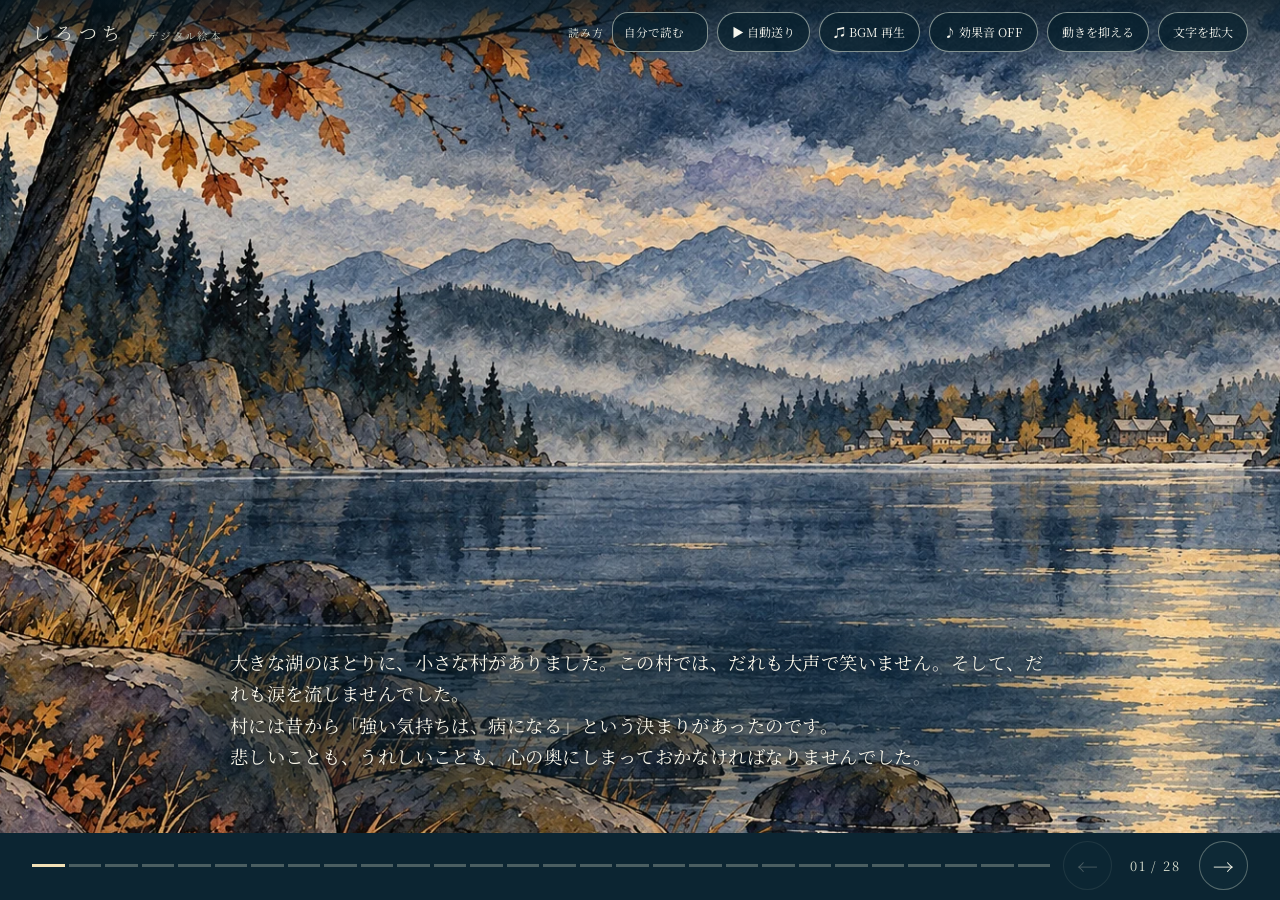
==== commit d757709d: "更新" ====
--- a/game.html
+++ b/game.html
@@ -17,9 +17,10 @@
 .topbar{z-index:9}.footer{z-index:9}.footer-note{letter-spacing:.03em}.app[data-page="0"] .rio-figure,.app[data-page="1"] .rio-figure{opacity:0}.app[data-page="3"] .rio-figure{right:7%;height:min(80vh,760px)}.app[data-page="2"] .rio-figure{right:8%}
 .touch-bubble{display:none!important}@keyframes rio-breath{0%,100%{scale:1 1}50%{scale:1.008 1.018}}@keyframes rio-blink{0%,39%,42%,84%,87%,100%{transform:scaleY(0)}40%,85%{transform:scaleY(1)}}@media(max-width:760px){.stage{min-height:calc(100dvh - 110px)}.rio-figure{height:min(57vh,530px);bottom:24%;right:-5%}.app[data-page="3"] .rio-figure{height:min(59vh,550px);right:-8%}.copy{left:14px;right:14px;bottom:4%;width:auto;padding:19px 19px 15px;max-height:49vh;overflow-y:auto}.copy h1,.copy h2{font-size:1.44rem;margin-bottom:9px}.copy p{font-size:.84rem;line-height:1.85;margin-bottom:8px}.copy .hint{font-size:.67rem}.footer{padding:0 16px 14px}.lake{top:61%}.village .cottage.c4{display:none}.footer-note{display:none}}@media(max-width:390px){.copy{max-height:53vh}.copy p{font-size:.8rem;line-height:1.75}.rio-figure{bottom:29%}}
 </style>
-<link rel="stylesheet" href="story.css?v=97">
+<link rel="stylesheet" href="story.css?v=99">
 <link rel="preload" href="assets/shirotsuchi_01_mizuumino_mura.ogg" as="audio" type="audio/ogg">
-<link rel="stylesheet" href="interactions.css?v=34">
+<link rel="stylesheet" href="interactions.css?v=34"><style>html[data-whole-canvas-phone]{-webkit-text-size-adjust:100%;text-size-adjust:100%}</style>
+<script src="whole-canvas-touch.js?v=1"></script>
 </head>
 <body>
 <main class="app" id="app" data-page="0">
@@ -57,20 +58,31 @@
 // 原稿の28ページと画面を一対一にする。本文は省略せず、枠内スクロールさせない。
 function beatsOf(s){return [s]}
 function fitCopyText(){
- const text=copy.querySelector('.story-text');if(!text)return;
+ const text=copy.querySelector('.story-text'),stage=app.querySelector('.stage');if(!text||!stage)return;
  text.style.removeProperty('font-size');
+ copy.style.removeProperty('height');copy.style.removeProperty('translate');
  copy.classList.remove('copy-needs-scroll');
- let size=parseFloat(getComputedStyle(text).fontSize);
- // 背景のぼかし疑似要素は scrollHeight に含まれるため、本文の高さだけで判定する。
+ app.classList.remove('reading-page-overflow');stage.style.removeProperty('--full-reading-height');
+ const px=value=>parseFloat(value)||0;
  const style=getComputedStyle(copy);
- const padding=parseFloat(style.paddingTop)+parseFloat(style.paddingBottom);
- const minimum=15;
- for(let n=0;n<22&&text.scrollHeight+padding>copy.clientHeight+2&&size>minimum;n++){
-  size=Math.max(minimum,size-.5);text.style.setProperty('font-size',`${size}px`,'important');
- }
- // Never hide the end of a paragraph at high browser zoom. Keep a readable
- // type size and let the narration region scroll if its available height shrinks.
- if(text.scrollHeight+padding>copy.clientHeight+2)copy.classList.add('copy-needs-scroll');
+ const padding=px(style.paddingTop)+px(style.paddingBottom)+px(style.borderTopWidth)+px(style.borderBottomWidth);
+ let bounds=stage.getBoundingClientRect(),size=px(getComputedStyle(text).fontSize);
+ let needed=()=>Math.ceil(text.scrollHeight+padding);
+ // Grow the surface first. Font reduction is only a last resort in a very small window.
+ for(let n=0;n<32&&needed()>bounds.height-24&&size>15;n++){
+  size=Math.max(15,size-.5);text.style.setProperty('font-size',`${size}px`,'important');
+ }
+ const height=needed();
+ if(height>bounds.height-24){
+  // Keep the text whole: any unavoidable overflow belongs to the page, never the prose box.
+  app.classList.add('reading-page-overflow');stage.style.setProperty('--full-reading-height',`${height+24}px`);
+  bounds=stage.getBoundingClientRect();
+ }
+ copy.style.setProperty('height',`${height}px`,'important');
+ const rect=copy.getBoundingClientRect();
+ const top=Math.max(bounds.top+12,Math.min(rect.top,bounds.bottom-12-height));
+ copy.style.setProperty('translate',`0 ${Math.round(top-rect.top)}px`,'important');
+ copy.scrollTop=0;
 }
 // ページ単位ではなく、物語の章単位で文章位置を固定する。
 function textLayoutForPage(index){
@@ -143,6 +155,7 @@
  }
 }
 let layoutResizeFrame=0;
+document.fonts?.ready.then(fitCopyText);
 window.addEventListener('resize',()=>{
  cancelAnimationFrame(layoutResizeFrame);
  layoutResizeFrame=requestAnimationFrame(()=>{positionBlinkLids();fitCopyText()});
--- a/story.css
+++ b/story.css
@@ -1577,3 +1577,12 @@
  #app .footer .progress{gap:3px}
  #app .copy{max-height:250px!important}
 }
+
+/* Full prose surfaces: let the text determine height rather than create an inner scroller. */
+#app#app .copy,#app#app .copy.copy-needs-scroll{height:auto!important;min-height:0!important;max-height:none!important;overflow:visible!important;scrollbar-width:none!important}
+#app#app .story-text{height:auto!important;max-height:none!important;overflow:visible!important}
+#app.reading-page-overflow{height:auto!important;min-height:100dvh;overflow:visible!important}
+#app.reading-page-overflow .stage{min-height:var(--full-reading-height)!important;flex:1 0 var(--full-reading-height)!important}
+/* Mora keeps the original proportions and foot anchor, with the head nearer the treetops. */
+@media(min-width:761px){#app#app .mora-figure{width:min(80vw,980px)!important}}
+@media(max-width:760px){#app#app .mora-figure{width:122vw!important}}
